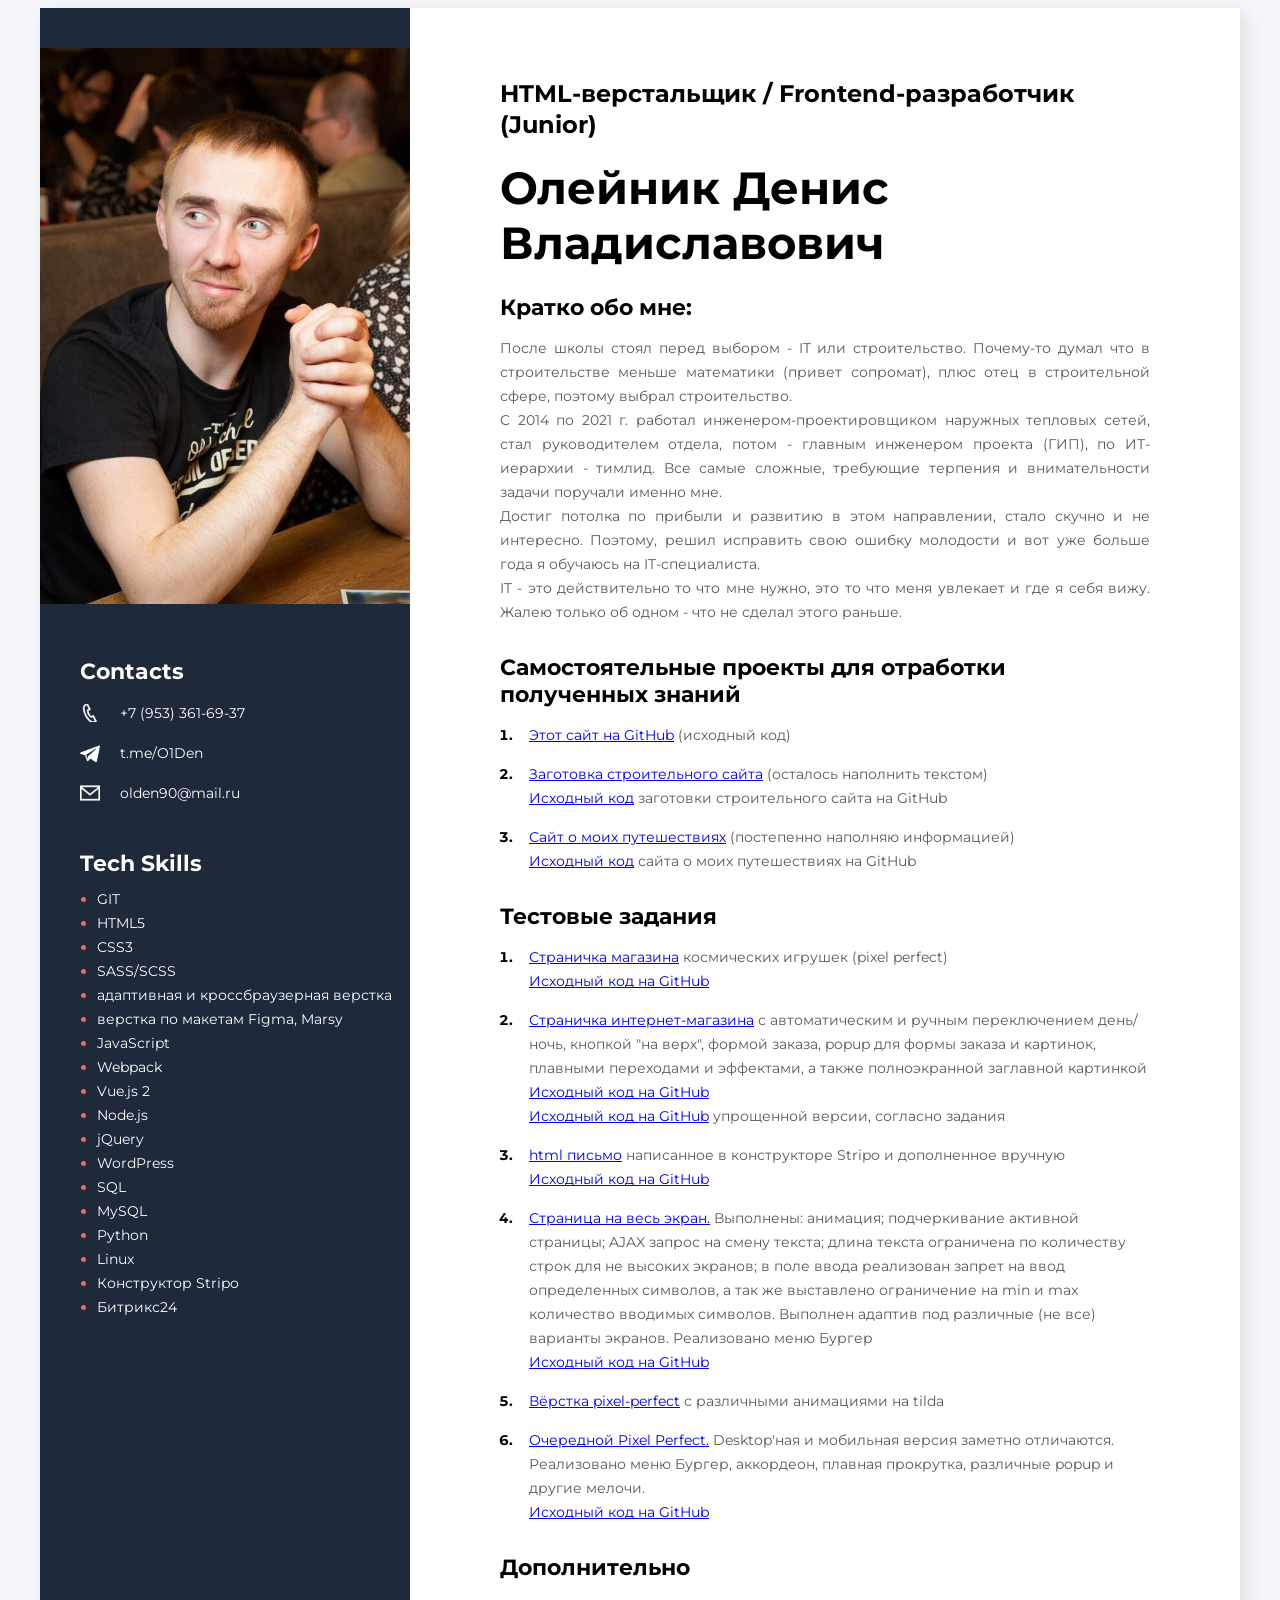
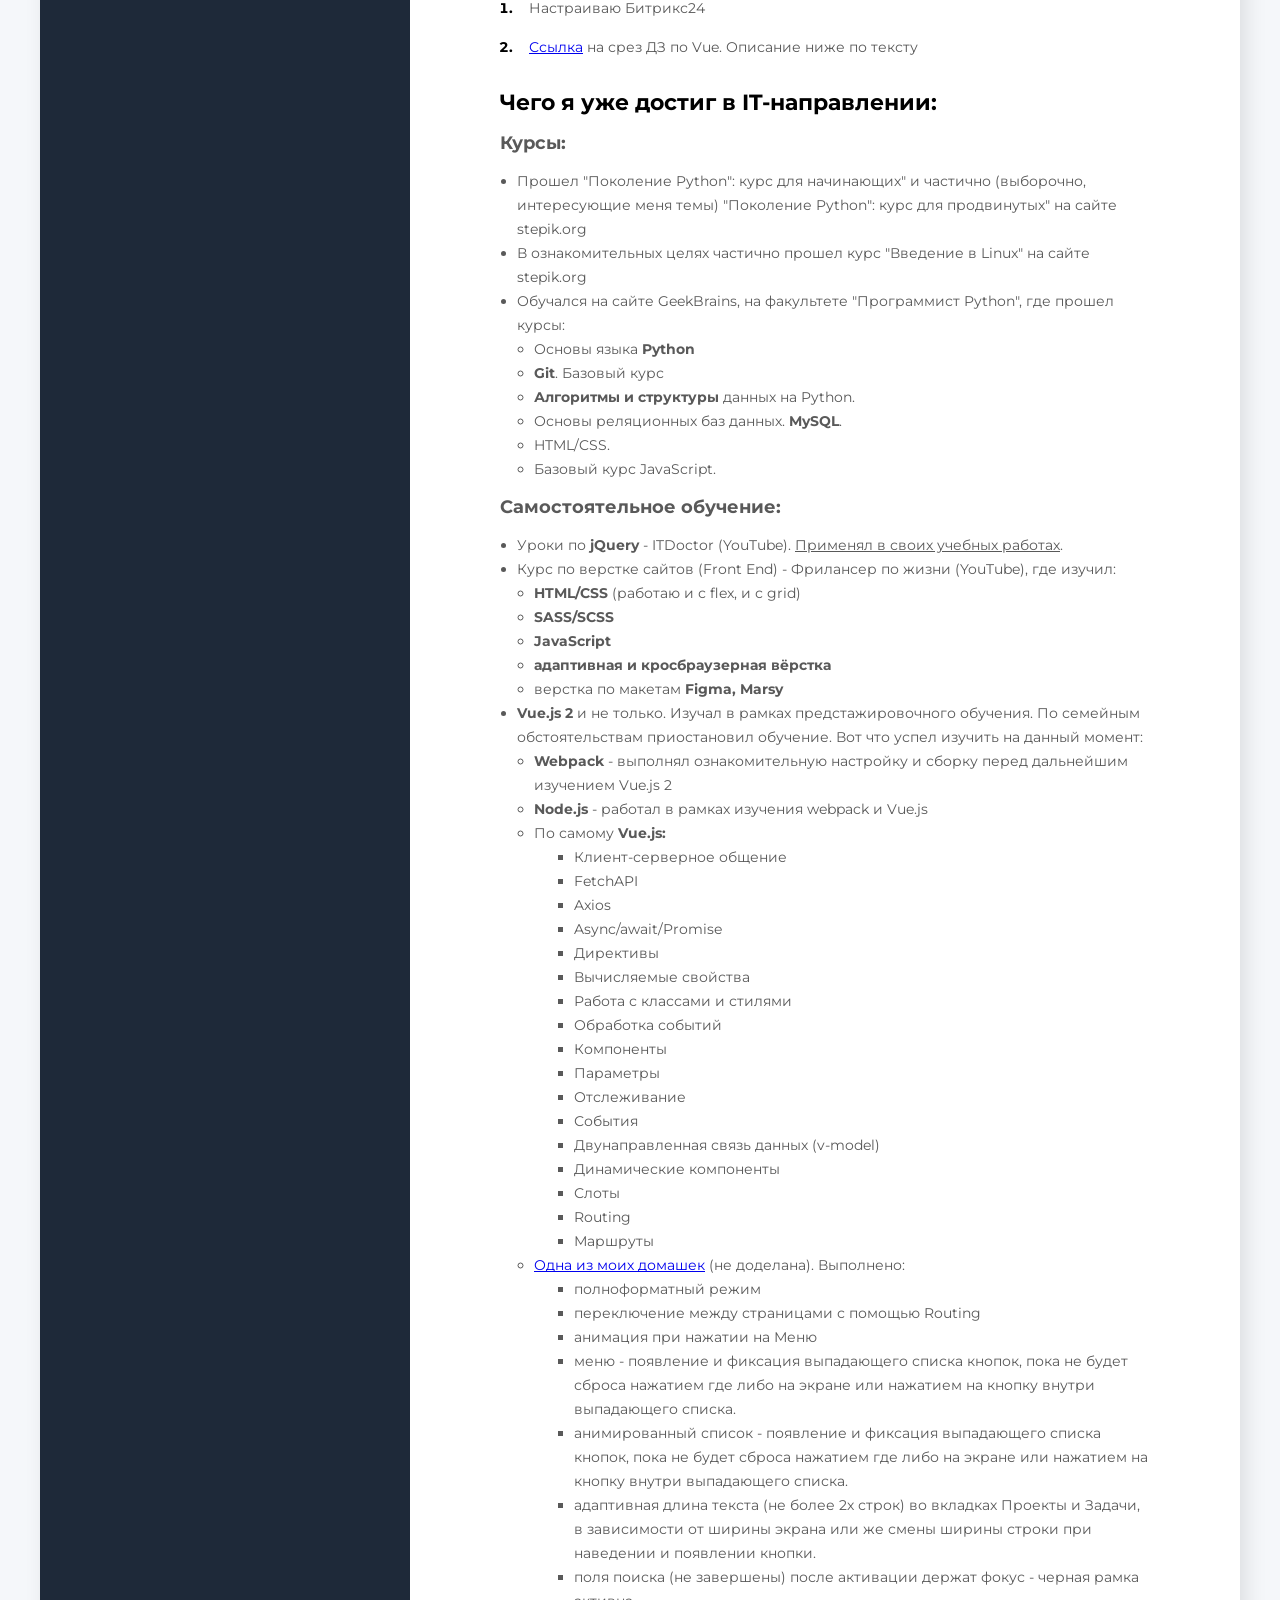
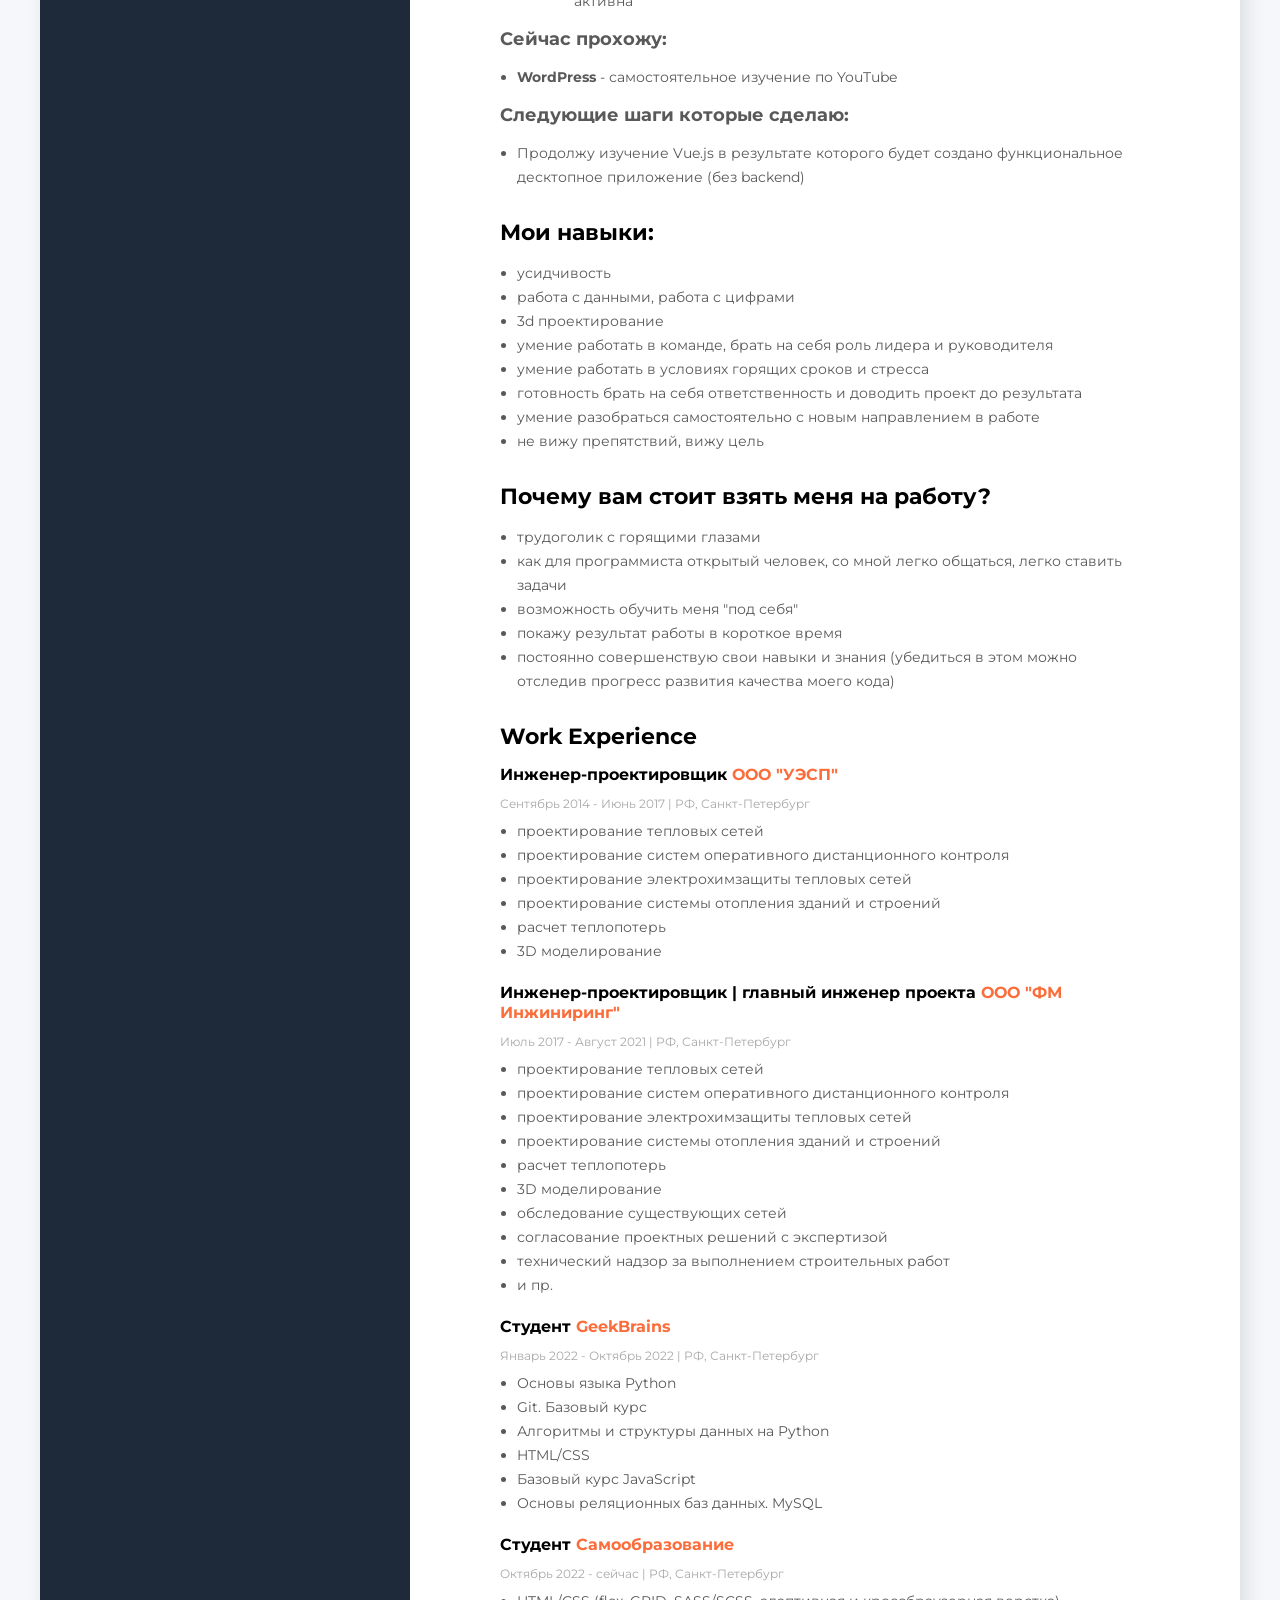
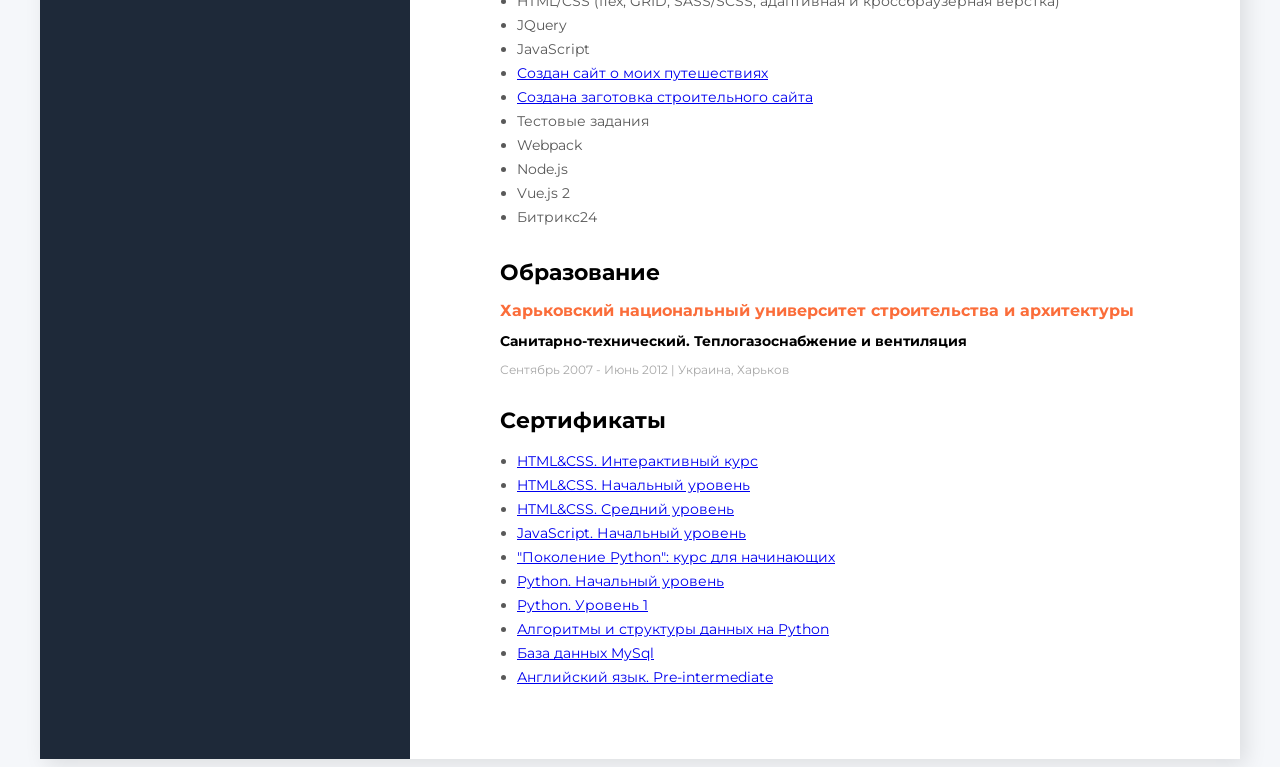
==== index.html @ 4741a9d5 "+1 тестовое в копилку работ" ====
<!DOCTYPE html>
<html lang="ru">

<head>
    <meta charset="UTF-8">
    <meta http-equiv="X-UA-Compatible" content="IE=edge">
    <meta name="viewport" content="width=device-width, initial-scale=1.0">
    <link rel="preconnect" href="https://fonts.googleapis.com">
    <link rel="preconnect" href="https://fonts.gstatic.com" crossorigin>
    <link href="https://fonts.googleapis.com/css2?family=Montserrat:wght@400;700&display=swap" rel="stylesheet">
    <link rel="stylesheet" href="styles/styles.css">
    <link rel="shortcut icon" href="img/favicon.ico">
    <title>Resume</title>
</head>

<body>
    <!-- Main -->
    <div class="main">
        <!-- main content (right) -->
        <div class="main-content">
            <!-- about user -->
            <div class="about-user">
                <h4 class="about-user-job">
                    HTML-верстальщик / Frontend-разработчик (Junior)
                </h4>
                <h1 class="about-user-name">
                    Олейник Денис Владиславович
                </h1>
                <h3 class="main-content-title">
                    Кратко обо мне:
                </h3>
                <p class="about-user-text">
                    После школы стоял перед выбором - IT или строительство. Почему-то думал что в строительстве меньше
                    математики (привет сопромат), плюс отец в строительной сфере, поэтому выбрал строительство.</p>
                <p class="about-user-text">
                    C 2014 по 2021 г. работал инженером-проектировщиком наружных тепловых сетей, стал руководителем
                    отдела, потом - главным инженером проекта (ГИП), по ИТ-иерархии - тимлид. Все самые сложные,
                    требующие терпения и внимательности задачи
                    поручали именно мне.</p>
                <p class="about-user-text">Достиг потолка по прибыли и развитию в этом направлении, стало скучно и не
                    интересно. Поэтому, решил исправить свою ошибку молодости и вот уже больше года я обучаюсь на
                    IT-специалиста.</p>
                <p class="about-user-text">IT - это действительно то что мне нужно, это то что меня увлекает и где я
                    себя вижу. Жалею только об одном - что не сделал этого раньше.</p>
            </div>
            <!-- projects -->
            <!-- <div class="projects">
                <h3 class="main-content-title">Учебные проекты</h3>
                <ol class="projects-list">
                    <li><span class="projects-text"><a href="https://olden90.github.io/my_first_website" target="_blank"
                                class="projects-link">Мой первый учебный сайт на HTML5, CSS3</a></span>
                        <br>
                        <span class="projects-text"><a href="https://github.com/OlDen90/my_first_website"
                                target="_blank" class="projects-link">Исходный код на GitHub</a></span>
                    </li>
                    <li><span class="projects-text"><a href="https://github.com/OlDen90/MySQL" target="_blank"
                                class="projects-link">Курсовая по
                                MySQL</a></span>
                    </li>
                    <li><span class="projects-text"><a href="https://olden90.github.io/flexbox_and_scss/"
                                target="_blank" class="projects-link">Отработка flexbox и scss</a></span>
                        <br>
                        <span class="projects-text"><a href="https://github.com/OlDen90/flexbox_and_scss"
                                target="_blank" class="projects-link">Исходный код flexbox и scss на GitHub</a></span>
                    </li>
                    <li><span class="projects-text"><a href="https://olden90.github.io/GRID/" target="_blank"
                                class="projects-link">Отработка GRIDов</a></span>
                        <br>
                        <span class="projects-text"><a href="https://github.com/OlDen90/GRID" target="_blank"
                                class="projects-link">Исходный код отработки GRIDов на GitHub</a></span>
                    </li>
                </ol>
            </div> -->

            <div class="projects">
                <h3 class="main-content-title">Самостоятельные проекты для отработки полученных знаний</h3>
                <ol class="projects-list">
                    <li><span class="projects-text"><a href="https://github.com/OlDen90/about_myself" target="_blank"
                                class="projects-link">Этот сайт на GitHub</a> (исходный код)
                        </span></li>

                    <li><span class="projects-text"><a href="https://olden90.github.io/construction" target="_blank"
                                class="projects-link">Заготовка строительного сайта</a> (осталось наполнить
                            текстом)</span>
                        <br>
                        <span class="projects-text"><a href="https://github.com/OlDen90/construction" target="_blank"
                                class="projects-link">Исходный код</a> заготовки строительного сайта на GitHub</span>
                    </li>

                    <li><span class="projects-text"><a href="https://olden90.github.io/travelling" target="_blank"
                                class="projects-link">Сайт о моих путешествиях</a> (постепенно наполняю
                            информацией)</span>
                        <br>
                        <span class="projects-text"><a href="https://github.com/OlDen90/travelling" target="_blank"
                                class="projects-link">Исходный код</a> сайта о моих путешествиях на GitHub</span>
                    </li>
                </ol>
            </div>

            <div class="projects">
                <h3 class="main-content-title">Тестовые задания</h3>
                <ol class="projects-list">
                    <li><span class="projects-text"><a href="https://olden90.github.io/space_shop" target="_blank"
                                class="projects-link">Страничка магазина</a> космических игрушек (pixel perfect)</span>
                        <br>
                        <span class="projects-text"><a href="https://github.com/OlDen90/space_shop_mob_version"
                                target="_blank" class="projects-link">Исходный код на GitHub</a></span>
                    </li>
                    <li><span class="projects-text"><a href="https://olden90.github.io/sports_shop_full/"
                                target="_blank" class="projects-link">Страничка интернет-магазина</a> с автоматическим и
                            ручным
                            переключением день/ночь, кнопкой "на верх", формой заказа, popup для формы заказа и
                            картинок, плавными переходами и эффектами, а также полноэкранной заглавной
                            картинкой</span>
                        <br>
                        <span class="projects-text"><a href="https://github.com/OlDen90/sports_shop_full"
                                target="_blank" class="projects-link">Исходный код на GitHub</a></span>
                        <br>
                        <span class="projects-text"><a href="https://github.com/OlDen90/sports_shop" target="_blank"
                                class="projects-link">Исходный код на GitHub</a> упрощенной версии, согласно
                            задания</span>
                    </li>
                    <li><span class="projects-text"><a href="https://olden90.github.io/sigma" target="_blank"
                                class="projects-link">html письмо</a> написанное в конструкторе Stripo и дополненное
                            вручную</span>
                        <br>
                        <span class="projects-text"><a href="https://github.com/OlDen90/sigma" target="_blank"
                                class="projects-link">Исходный код на GitHub</a></span>
                    </li>
                    <li><span class="projects-text"><a href="https://olden90.github.io/global" target="_blank"
                                class="projects-link">Страница на весь экран.</a> Выполнены: анимация; подчеркивание
                            активной страницы; AJAX запрос на смену текста; длина текста ограничена по количеству
                            строк для не высоких экранов; в поле ввода реализован запрет на ввод определенных
                            символов, а так же выставлено ограничение на min и max количество вводимых символов.
                            Выполнен адаптив под различные (не все) варианты экранов. Реализовано меню
                            Бургер</span>
                        <br>
                        <span class="projects-text"><a href="https://github.com/OlDen90/global" target="_blank"
                                class="projects-link">Исходный код на GitHub</a></span>
                    </li>
                    <li><span class="projects-text"><a href="http://project7916806.tilda.ws/" target="_blank"
                                class="projects-link">Вёрстка pixel-perfect</a> с различными анимациями на tilda</span>
                    </li>
                    <li><span class="projects-text"><a href="https://olden90.github.io/pdd" target="_blank"
                                class="projects-link">Очередной Pixel Perfect.</a> Desktop'ная и мобильная версия
                            заметно
                            отличаются. Реализовано меню Бургер, аккордеон, плавная прокрутка, различные popup и другие
                            мелочи.</span>
                        <br>
                        <span class="projects-text"><a href="https://github.com/OlDen90/pdd" target="_blank"
                                class="projects-link">Исходный код на GitHub</a></span>
                    </li>
                </ol>
            </div>

            <div class="projects">
                <h3 class="main-content-title">Дополнительно</h3>
                <ol class="projects-list">
                    <li><span class="projects-text">Настраиваю Битрикс24</span></li>
                    <li><span class="projects-text"><a href="https://github.com/OlDen90/DD/tree/dz_5/"
                                target="_blank">Ссылка</a> на срез ДЗ по Vue. Описание ниже по тексту</span></li>
                </ol>
            </div>

            <!-- experience -->
            <div class="experience">
                <h3 class="main-content-title">Чего я уже достиг в IT-направлении:</h3>
                <!-- <p class="about-user-text">Чего я уже достиг в IT-направлении:</p> -->
                <p class="about-user-text thick-text">Курсы:</p>
                <ul class="experience-list">
                    <li>Прошел "Поколение Python": курс для начинающих" и частично (выборочно, интересующие меня темы)
                        "Поколение Python": курс для продвинутых" на сайте stepik.org</li>
                    <li>В ознакомительных целях частично прошел курс "Введение в Linux" на сайте stepik.org</li>
                    <li>Обучался на сайте GeekBrains, на факультете "Программист Python",
                        где прошел курсы:</li>
                    <ul class="experience-list">
                        <li>Основы языка <strong>Python</strong></li>
                        <li><strong>Git</strong>. Базовый курс</li>
                        <li><strong>Алгоритмы и структуры</strong> данных на Python.</li>
                        <li>Основы реляционных баз данных. <strong>MySQL</strong>.</li>
                        <li>HTML/CSS.</li>
                        <li>Базовый курс JavaScript.</li>
                    </ul>
                </ul>
                <p class="about-user-text thick-text">Самостоятельное обучение:</p>
                <ul class="experience-list">
                    <li>Уроки по <strong>jQuery</strong> - ITDoctor (YouTube). <u>Применял в своих учебных работах</u>.
                    </li>
                    <li>Курс по верстке сайтов (Front End) - Фрилансер по жизни (YouTube), где изучил:</li>
                    <ul class="experience-list">
                        <li><strong>HTML/CSS</strong> (работаю и с flex, и с grid)</li>
                        <li><strong>SASS/SCSS</strong></li>
                        <li><strong>JavaScript</strong></li>
                        <li><strong>адаптивная и кросбраузерная вёрстка</strong></li>
                        <li>верстка по макетам <strong>Figma, Marsy</strong></li>
                    </ul>
                    <li><strong>Vue.js 2</strong> и не только. Изучал в рамках предстажировочного обучения. По семейным
                        обстоятельствам
                        приостановил
                        обучение. Вот что успел изучить на данный момент:</li>
                    <ul class="experience-list">
                        <li><strong>Webpack</strong> - выполнял ознакомительную настройку и сборку перед дальнейшим
                            изучением Vue.js 2</li>
                        <li><strong>Node.js</strong> - работал в рамках изучения webpack и Vue.js</li>
                        <li>По самому <strong>Vue.js:</strong></li>
                        <ul>
                            <li>Клиент-серверное общение</li>
                            <li>FetchAPI</li>
                            <li>Axios</li>
                            <li>Async/await/Promise</li>
                            <li>Директивы</li>
                            <li>Вычисляемые свойства</li>
                            <li>Работа с классами и стилями</li>
                            <li>Обработка событий</li>
                            <li>Компоненты</li>
                            <li>Параметры</li>
                            <li>Отслеживание</li>
                            <li>События</li>
                            <li>Двунаправленная связь данных (v-model)</li>
                            <li>Динамические компоненты</li>
                            <li>Слоты</li>
                            <li>Routing</li>
                            <li>Маршруты</li>
                        </ul>
                        <li><a href="https://github.com/OlDen90/DD/tree/dz_5/" target="_blank">Одна из моих
                                домашек</a> (не доделана). Выполнено:</li>
                        <ul>
                            <li>полноформатный режим</li>
                            <li>переключение между страницами с помощью Routing</li>
                            <li>анимация при нажатии на Меню</li>
                            <li>меню - появление и фиксация выпадающего списка кнопок, пока не будет
                                сброса нажатием где либо на экране или нажатием на кнопку внутри выпадающего списка.
                            </li>
                            <li>анимированный список - появление и фиксация выпадающего списка кнопок, пока не будет
                                сброса нажатием где либо на экране или нажатием на кнопку внутри выпадающего списка.
                            </li>
                            <li>адаптивная длина текста (не более 2х строк) во вкладках Проекты и Задачи, в зависимости
                                от ширины экрана или же смены ширины строки при наведении и появлении кнопки.</li>
                            <li>поля поиска (не завершены) после активации держат фокус - черная рамка активна</li>
                        </ul>
                    </ul>
                </ul>
                <p class="about-user-text thick-text">Сейчас прохожу:</p>
                <ul class="experience-list">
                    <li><strong>WordPress</strong> - самостоятельное изучение по YouTube</li>
                </ul>
                <p class="about-user-text thick-text">Cледующие шаги которые сделаю:</p>
                <ul class="experience-list">
                    <li>Продолжу изучение Vue.js в результате которого будет создано функциональное десктопное
                        приложение (без backend)</li>
                </ul>
            </div>

            <!-- skills -->
            <div class="skills">
                <h3 class="main-content-title">Мои навыки:</h3>
                <ul class="skills-list">
                    <li>усидчивость</li>
                    <li>работа с данными, работа с цифрами</li>
                    <li>3d проектирование</li>
                    <li>умение работать в команде, брать на себя роль лидера и руководителя</li>
                    <li>умение работать в условиях горящих сроков и стресса</li>
                    <li>готовность брать на себя ответственность и доводить проект до результата</li>
                    <li>умение разобраться самостоятельно с новым направлением в работе</li>
                    <li>не вижу препятствий, вижу цель</li>
                </ul>
            </div>

            <!-- why -->
            <div class="why">
                <h3 class="main-content-title">Почему вам стоит взять меня на работу?</h3>
                <ul class="why-list">
                    <li>трудоголик с горящими глазами</li>
                    <li>как для программиста открытый человек, со мной легко общаться, легко ставить задачи</li>
                    <li>возможность обучить меня "под себя"</li>
                    <li>покажу результат работы в короткое время</li>
                    <li>постоянно совершенствую свои навыки и знания (убедиться в этом можно отследив прогресс развития
                        качества моего кода)</li>
                </ul>
            </div>

            <!-- Work Experience -->
            <div class="work-experience">
                <h3 class="main-content-title">
                    Work Experience
                </h3>
                <!-- job 1 -->
                <div>
                    <h4 class="content-title">
                        Инженер-проектировщик <span class="firm">ООО "УЭСП"</span>
                    </h4>
                    <p class="work-experience__time">
                        Сентябрь 2014 - Июнь 2017 | РФ, Санкт-Петербург
                    </p>
                    <ul class="work-experience__list">
                        <li>проектирование тепловых сетей</li>
                        <li>проектирование систем оперативного дистанционного контроля</li>
                        <li>проектирование электрохимзащиты тепловых сетей</li>
                        <li>проектирование системы отопления зданий и строений</li>
                        <li>расчет теплопотерь</li>
                        <li>3D моделирование</li>
                    </ul>
                </div>
                <!-- job 2 -->
                <div>
                    <h4 class="content-title">
                        Инженер-проектировщик | главный инженер проекта <span class="firm">ООО "ФМ Инжиниринг"</span>
                    </h4>
                    <p class="work-experience__time">
                        Июль 2017 - Август 2021 | РФ, Санкт-Петербург
                    </p>
                    <ul class="work-experience__list">
                        <li>проектирование тепловых сетей</li>
                        <li>проектирование систем оперативного дистанционного контроля</li>
                        <li>проектирование электрохимзащиты тепловых сетей</li>
                        <li>проектирование системы отопления зданий и строений</li>
                        <li>расчет теплопотерь</li>
                        <li>3D моделирование</li>
                        <li>обследование существующих сетей</li>
                        <li>согласование проектных решений с экспертизой</li>
                        <li>технический надзор за выполнением строительных работ</li>
                        <li>и пр.</li>
                    </ul>
                </div>
                <!-- job 3 -->
                <div>
                    <h4 class="content-title">
                        Студент <span class="firm">GeekBrains</span>
                    </h4>
                    <p class="work-experience__time">
                        Январь 2022 - Октябрь 2022 | РФ, Санкт-Петербург
                    </p>
                    <ul class="work-experience__list">
                        <li>Основы языка Python</li>
                        <li>Git. Базовый курс</li>
                        <li>Алгоритмы и структуры данных на Python</li>
                        <li>HTML/CSS</li>
                        <li>Базовый курс JavaScript</li>
                        <li>Основы реляционных баз данных. MySQL</li>
                        <!-- <li>Django Framework</li>
                        <li>Клиент-серверные приложения на Python</li>
                        <li>Agile, Scrum. Теория</li>
                        <li>Командная разработка по методологии Agile: SCRUM (практика)</li> -->
                    </ul>
                </div>
                <div>
                    <h4 class="content-title">
                        Студент <span class="firm">Самообразование</span>
                    </h4>
                    <p class="work-experience__time">
                        Октябрь 2022 - сейчас | РФ, Санкт-Петербург
                    </p>
                    <ul class="work-experience__list">
                        <li>HTML/CSS (flex, GRID, SASS/SCSS, адаптивная и кроссбраузерная верстка)</li>
                        <li>JQuery </li>
                        <li>JavaScript</li>
                        <li><a href="https://olden90.github.io/travelling/" target="_blank">Создан сайт о моих
                                путешествиях</a></li>
                        <li><a href="https://olden90.github.io/construction/" target="_blank">Создана заготовка
                                строительного сайта</a></li>
                        <li>Тестовые задания</li>
                        <li>Webpack</li>
                        <li>Node.js</li>
                        <li>Vue.js 2</li>
                        <li>Битрикс24</li>
                    </ul>
                </div>
            </div>
            <!-- Education -->
            <div class="education">
                <h3 class="main-content-title">Образование</h3>
                <h4 class="university">Харьковский национальный университет строительства и архитектуры
                </h4>
                <h5 class="specialization">Санитарно-технический. Теплогазоснабжение и вентиляция</h5>
                <p class="education-experience__time"> Сентябрь 2007 - Июнь 2012 | Украина, Харьков </p>
            </div>
            <!-- certificates -->
            <div class="certificates">
                <h3 class="main-content-title">Сертификаты</h3>
                <ul class="certificates-list">
                    <li> <a href="https://gb.ru/go/6FOLse" target="_blank" class="projects-link">HTML&CSS. Интерактивный
                            курс</a>
                    </li>
                    <li> <a href="https://gb.ru/go/60pbIe" target="_blank" class="projects-link">HTML&CSS. Начальный
                            уровень</a>
                    </li>
                    <li> <a href="https://gb.ru/go/nfC0xf" target="_blank" class="projects-link">HTML&CSS. Средний
                            уровень</a>
                    </li>
                    <li> <a href="https://gb.ru/go/WBGFjd" target="_blank" class="projects-link">JavaScript. Начальный
                            уровень</a>
                    </li>
                    <li> <a href="https://stepik.org/cert/1496838" target="_blank" class="projects-link">"Поколение
                            Python": курс для начинающих</a>
                    </li>
                    <li> <a href="https://gb.ru/go/9pBfgm" target="_blank" class="projects-link">Python. Начальный
                            уровень</a>
                    </li>
                    <li> <a href="https://gb.ru/go/E~BtH3" target="_blank" class="projects-link">Python. Уровень 1</a>
                    </li>
                    <li> <a href="https://gb.ru/go/iDuoXA" target="_blank" class="projects-link">Алгоритмы и структуры
                            данных на Python</a>
                    </li>
                    <li> <a href="https://gb.ru/go/CUWMIx" target="_blank" class="projects-link">База данных MySql</a>
                    </li>
                    <li> <a href="https://gb.ru/go/oDWElA" target="_blank" class="projects-link">Английский язык.
                            Pre-intermediate</a>
                    </li>
                </ul>
            </div>
        </div>

        <!-- Sidebar (left) -->
        <!-- aside === div -->
        <aside class="sidebar">
            <img src="img/photo.jpg" alt="user photo" class="photo">
            <div class="shortly">
                <!-- Contacts -->
                <div class="contacts">
                    <h3 class="sidebar-title">Contacts</h3>
                    <div>
                        <p>
                            <a href="tel:+79533616937" class="call">+7 (953) 361-69-37</a>
                        </p>
                        <p>
                            <a href="http://t.me/O1Den" class="telegram" target="_blank">t.me/O1Den</a>
                        </p>
                        <p>
                            <a href="mailto:olden90@mail.ru" class="mail">olden90@mail.ru</a>
                        </p>
                    </div>
                </div>
                <!-- Tech Skills -->
                <div class="tech-skills">
                    <h3 class="sidebar-title">Tech Skills</h3>
                    <ul class="tech-skills-list">
                        <li><span class="tech-skills-text">GIT</span></li>
                        <li><span class="tech-skills-text">HTML5</span></li>
                        <li><span class="tech-skills-text">CSS3</span></li>
                        <li><span class="tech-skills-text">SASS/SCSS</span></li>
                        <li><span class="tech-skills-text">адаптивная и кроссбраузерная верстка</span></li>
                        <li><span class="tech-skills-text">верстка по макетам Figma, Marsy</span></li>
                        <li><span class="tech-skills-text">JavaScript</span></li>
                        <li><span class="tech-skills-text">Webpack</span></li>
                        <li><span class="tech-skills-text">Vue.js 2</span></li>
                        <li><span class="tech-skills-text">Node.js</span></li>
                        <li><span class="tech-skills-text">jQuery</span></li>
                        <li><span class="tech-skills-text">WordPress</span></li>
                        <li><span class="tech-skills-text">SQL</span></li>
                        <li><span class="tech-skills-text">MySQL</span></li>
                        <li><span class="tech-skills-text">Python</span></li>
                        <li><span class="tech-skills-text">Linux</span></li>
                        <li><span class="tech-skills-text">Конструктор Stripo</span></li>
                        <li><span class="tech-skills-text">Битрикс24</span></li>
                    </ul>
                </div>
                <!-- Soft Skills -->
                <!-- <div class="soft-skills">
                    <h3 class="sidebar-title">Soft Skills</h3>
                    <ul class="soft-skills-list">
                        <li><span class="soft-skills-text">Scrum</span></li>
                        <li><span class="soft-skills-text">Agile</span></li>
                        <li><span class="soft-skills-text">GTD</span></li>
                        <li><span class="soft-skills-text">Teamwork</span></li>
                    </ul>
                </div> -->
            </div>
        </aside>
    </div>

</body>

</html>
---- styles/styles.css ----
body {
    font-family: 'Montserrat', sans-serif;
    background: #F5F7FA;
}

/* Main style */
.main {
    display: flex;
    flex-direction: row-reverse;
    max-width: 1200px;
    margin: 0 auto;
    box-shadow: 6px 6px 20px rgba(0, 0, 0, 0.1);
}

/* Main content style */
.main-content {
    background: #FFFFFF;
    width: 830px;
}

.about-user {
    width: 650px;
    margin: 70px 90px 30px;
}

.about-user-job {
    font-weight: 700;
    font-size: 24px;
    line-height: 17px;
    margin: 0;
    line-height: 1.3;
}

.about-user-name {
    font-weight: 700;
    font-size: 45px;
    margin: 20px 0 24px 0;
}

.about-user-text {
    font-size: 14px;
    line-height: 24px;
    color: #595959;
    margin: 0;
    text-align: justify;
    /* text-indent: 20px; */
}

.projects {
    width: 650px;
    margin: 0px 90px 30px;
}

.main-content-title {
    font-weight: 700;
    font-size: 22px;
    line-height: 27px;
    margin: 0px 0px 15px 0px;
}

.projects-list {
    font-weight: 700;
    font-size: 14px;
    line-height: 24px;
    padding-left: 17px;
}

.projects-list li {
    padding-left: 12px;
    margin: 0px 0px 15px 0px;
}

.projects-text {
    font-weight: 400;
    font-size: 14px;
    line-height: 24px;
    color: #595959;
}

.projects-link {
    word-wrap: break-word;
}

.project-bracket {
    font-weight: 700;
    font-size: 14px;
    line-height: 24px;
    color: #000000;
}

/* skills, why*/

.skills,
.why,
.experience {
    max-width: 650px;
    margin: 0px 90px 30px 90px;
}

.skills-list,
.why-list,
.experience-list {
    font-size: 14px;
    line-height: 24px;
    color: #595959;
    padding: 0px 0px 0px 17px;
}

.thick-text {
    font-size: 18px;
    font-weight: 700;
    padding: 0;
    margin: 0;
}

/* Work Experience */
.work-experience {
    width: 650px;
    margin: 0px 90px 30px;
}

.content-title {
    font-weight: 700;
    font-size: 16px;
    line-height: 20px;
    margin: 15px 0 0 0;
}

.firm {
    color: #FB6D3A;
}

.work-experience__time,
.education-experience__time {
    font-weight: 400;
    font-size: 12px;
    line-height: 15px;
    color: #A8A8A8;
    margin: 11px 0 8px;
}

.work-experience__list {
    font-size: 14px;
    line-height: 24px;
    color: #595959;
    padding: 0px 0px 0px 17px;
    margin: 0 0 20px;
    /* text-align: justify; */
}

/* education */
.education {
    width: 650px;
    margin: 0px 90px 30px 90px;
}

.university {
    font-weight: 700;
    font-size: 16px;
    line-height: 20px;
    color: #FB6D3A;
    margin-top: 12px;
    margin-bottom: 12px;
}

.specialization {
    font-weight: 700;
    font-size: 14px;
    line-height: 17px;
    margin-top: 12px;
    margin-bottom: 12px;
}

/* certificates */

.certificates {
    width: 650px;
    margin: 0px 90px 70px 90px;
}

.certificates-list {
    font-weight: 400;
    font-size: 14px;
    line-height: 24px;
    color: #595959;
    padding: 0px 0px 0px 17px;
    margin: 0 0 20px;
    text-align: justify;
}

/* Sidebar style */
.sidebar {
    background: #1E2939;
    width: 370px;
    color: #FFFFFF;
    padding-top: 40px;
}

.photo {
    width: 370px;
}

/* Contacts */
.contacts {
    margin-top: 50px;
    margin-left: 40px;
}

.sidebar-title {
    font-weight: 700;
    font-size: 22px;
    line-height: 27px;
    color: #FFFFFF;
    margin: 0;
}

.call,
.mail,
.telegram {
    padding-left: 40px;
    background-image: url("../img/symbols/iconmonstr-phone-2-240.png");
    background-position: left center;
    background-size: 20px 20px;
    background-repeat: no-repeat;

    color: #FFFFFF;
    font-weight: 400;
    font-size: 14px;
    line-height: 24px;
    text-decoration: none;
}

.mail {
    background-image: url("../img/symbols/iconmonstr-email-4-240.png");
}

.telegram {
    background-image: url("../img/symbols/iconmonstr-telegram-1-240.png");
}


/* Tech Skills */
/* Soft Skills */
.tech-skills,
.soft-skills {
    margin-top: 45px;
    margin-left: 40px;
}

.tech-skills-list,
.soft-skills-list {
    color: #FB6D3A;
    padding: 0;
    margin-top: 10px;
    margin-left: 17px;
    font-weight: 400;
    font-size: 14px;
    line-height: 24px;
}

.tech-skills-text,
.soft-skills-text {
    color: #FFFFFF;
}

@media (max-width: 1200px) {

    /* Main style */
    .main {
        display: flex;
        flex-direction: column-reverse;
        margin: 0;
    }

    /* Main content style */
    .main-content {
        width: auto;
        margin: 0 auto;
    }

    .about-user {
        margin-top: 60px;
    }

    .about-user,
    .projects,
    .skills,
    .why,
    .experience,
    .work-experience,
    .education,
    .certificates {
        width: auto;
    }

    .about-user-name {
        font-size: 32px;
    }

    /* Sidebar style */
    .sidebar {
        width: auto;
        margin: 0;
        display: flex;
        flex-direction: row;
        padding: 40px;
    }

    .photo {
        height: 100%;
        padding-top: 0;
    }

    .shortly {
        width: auto;
    }

    .contacts {
        margin-top: 10px;
    }

    .tech-skills,
    .soft-skills {
        margin-top: 35px;
    }
}

@media (max-width: 667px) {

    /* Main style */
    .main {
        display: flex;
        flex-direction: column-reverse;
        margin: 0;
    }

    /* Main content style */
    .main-content {
        width: auto;
        margin: 0;
    }

    .about-user,
    .projects,
    .skills,
    .why,
    .experience,
    .work-experience,
    .education,
    .certificates {
        width: auto;
        margin-left: 30px;
        margin-right: 30px;
    }

    .about-user-name {
        font-size: 26px;
    }

    .about-user-job {
        font-size: 14px;
    }

    /* Sidebar style */
    .sidebar {
        width: auto;
        margin: 0;
        display: flex;
        flex-direction: column;
        padding-bottom: 30px;
    }

    .photo {
        width: auto;
    }

    .shortly {
        width: auto;
    }

    .contacts {
        padding-top: 20px;
        margin-left: 20px;
    }

    .tech-skills,
    .soft-skills {
        margin-top: 35px;
        margin-left: 20px;
    }
}
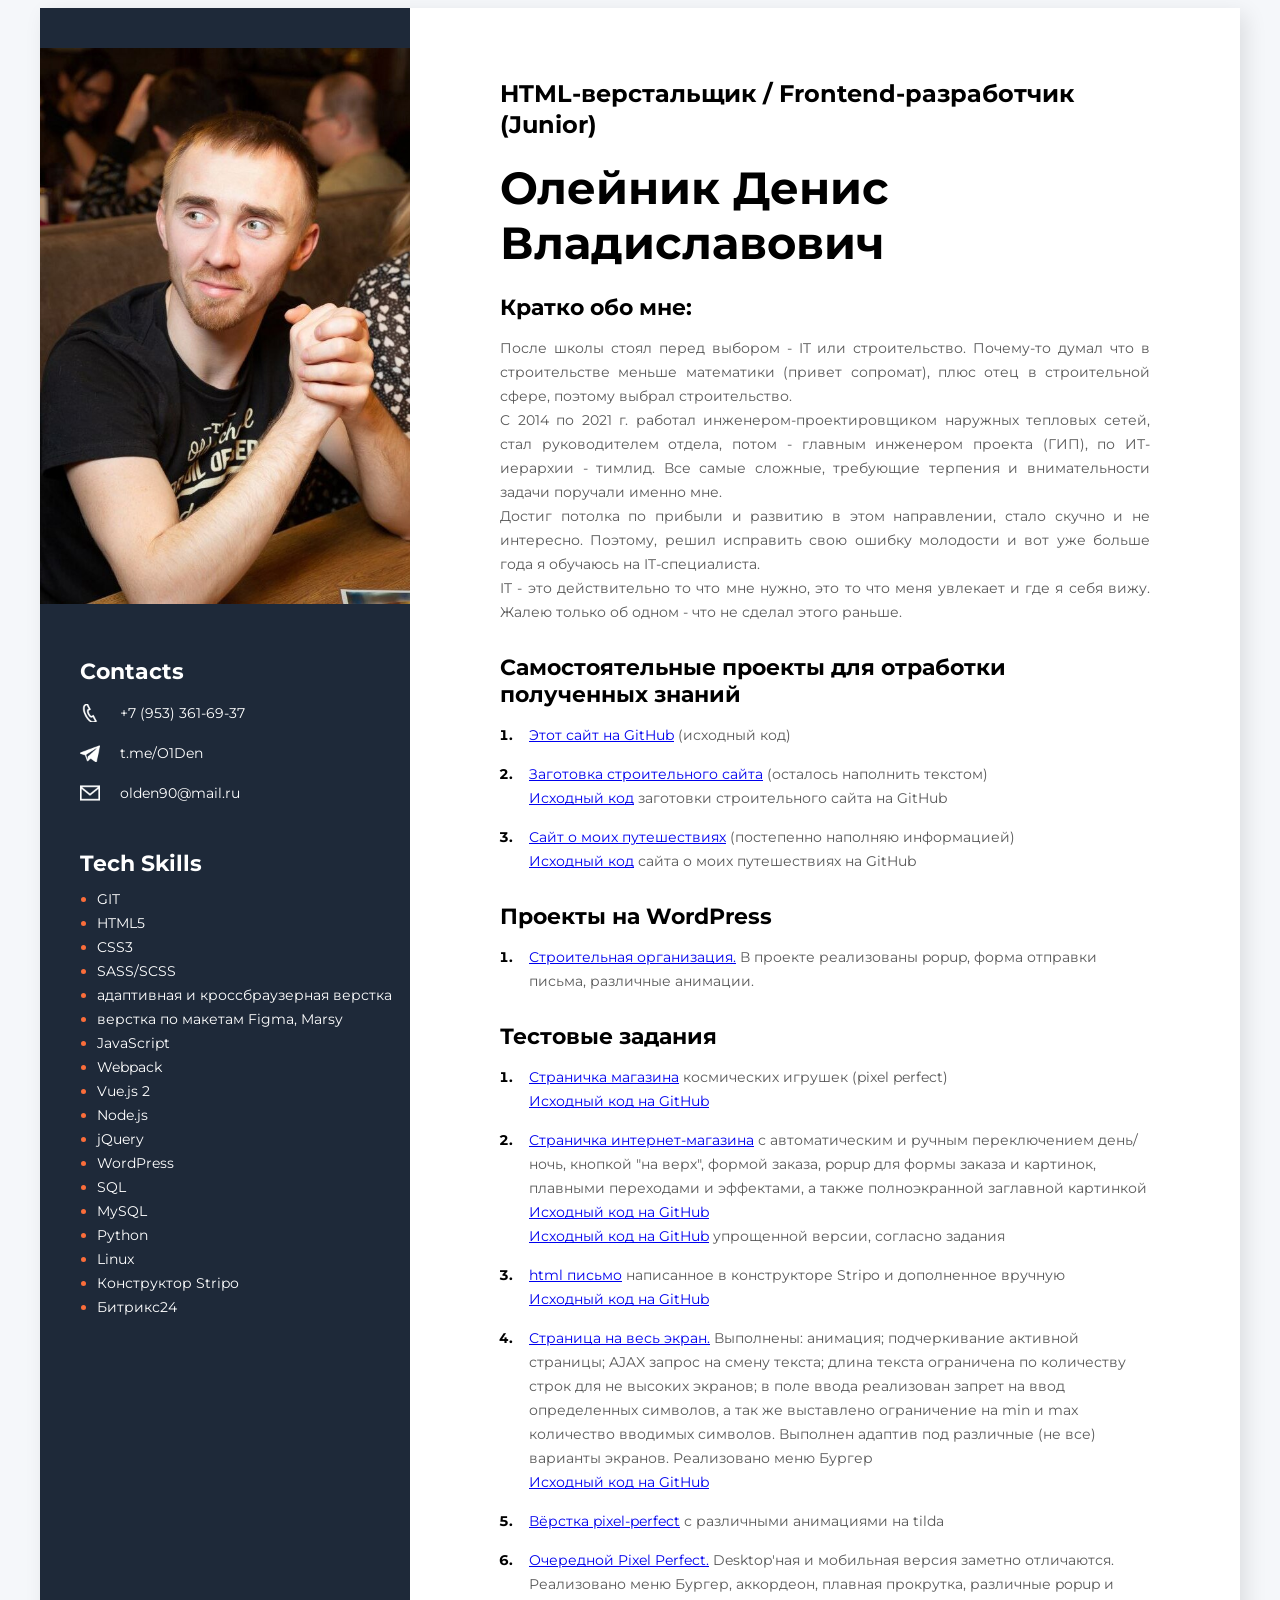
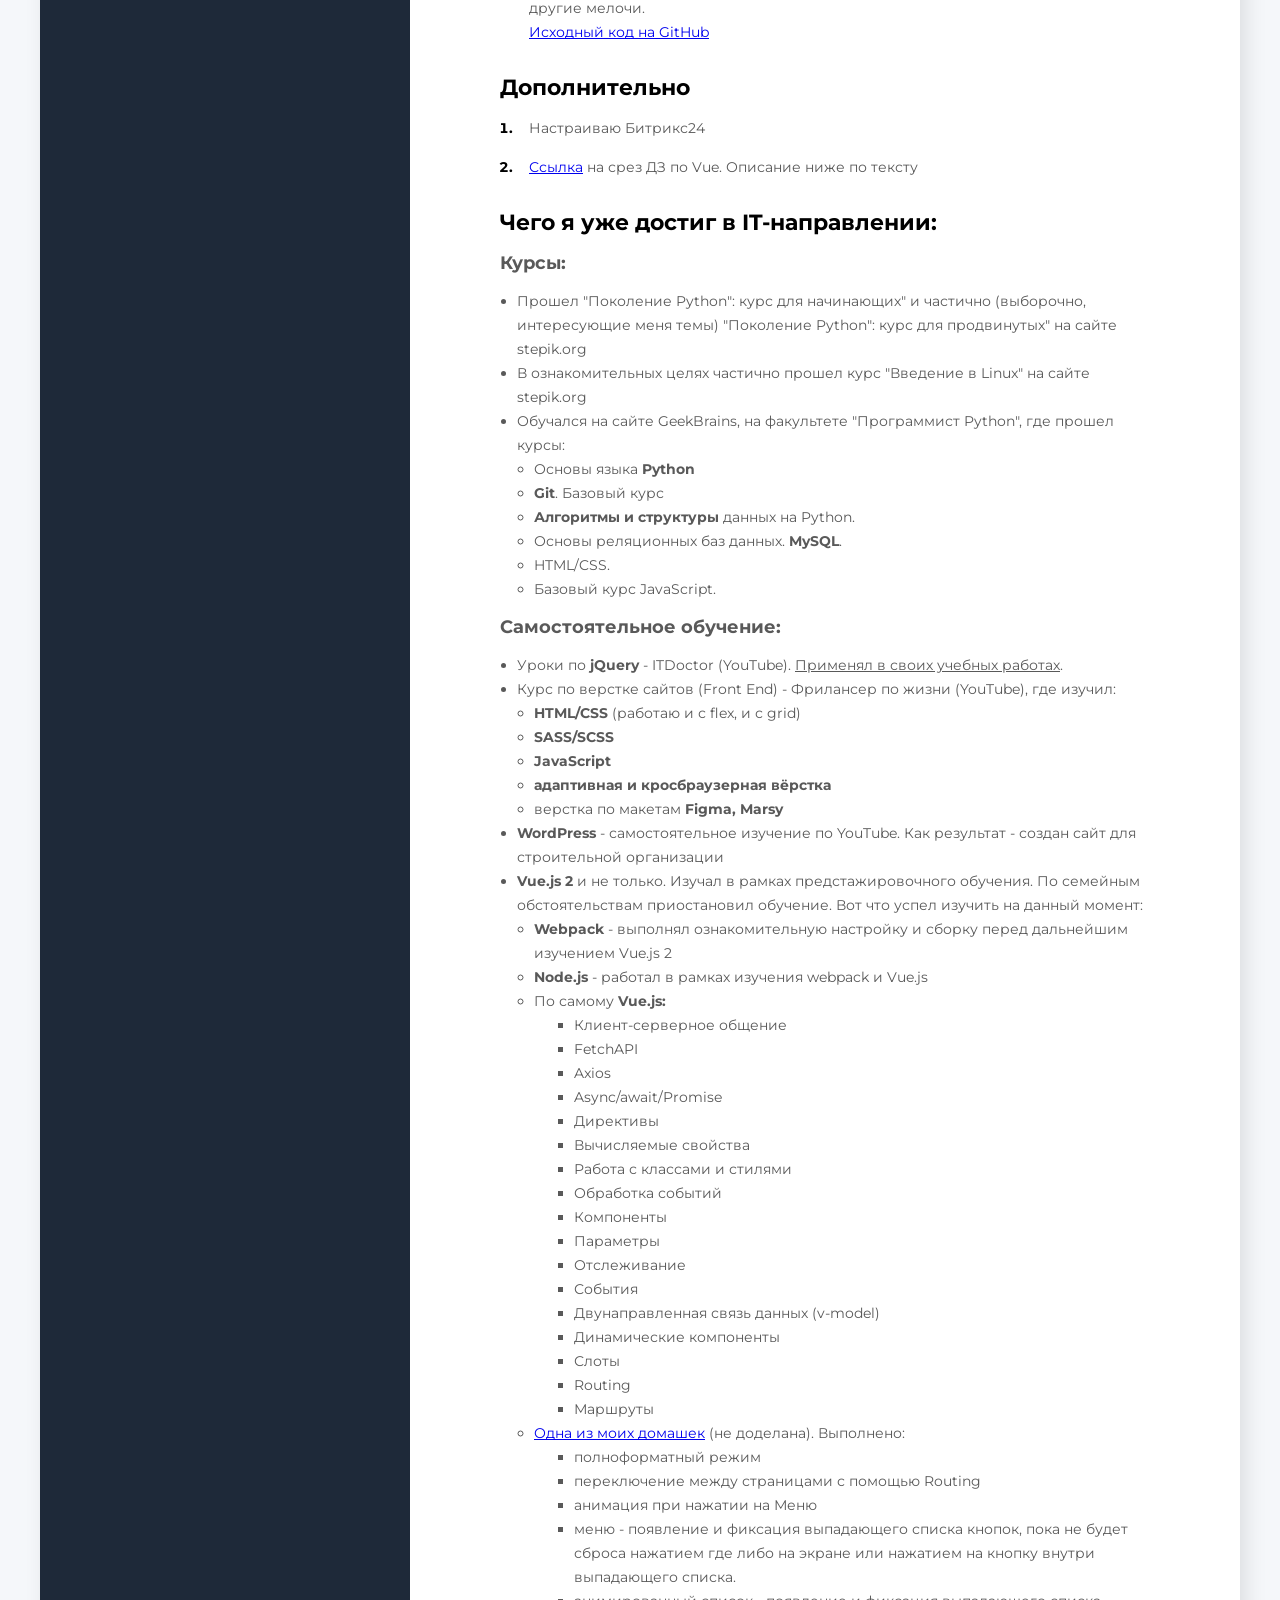
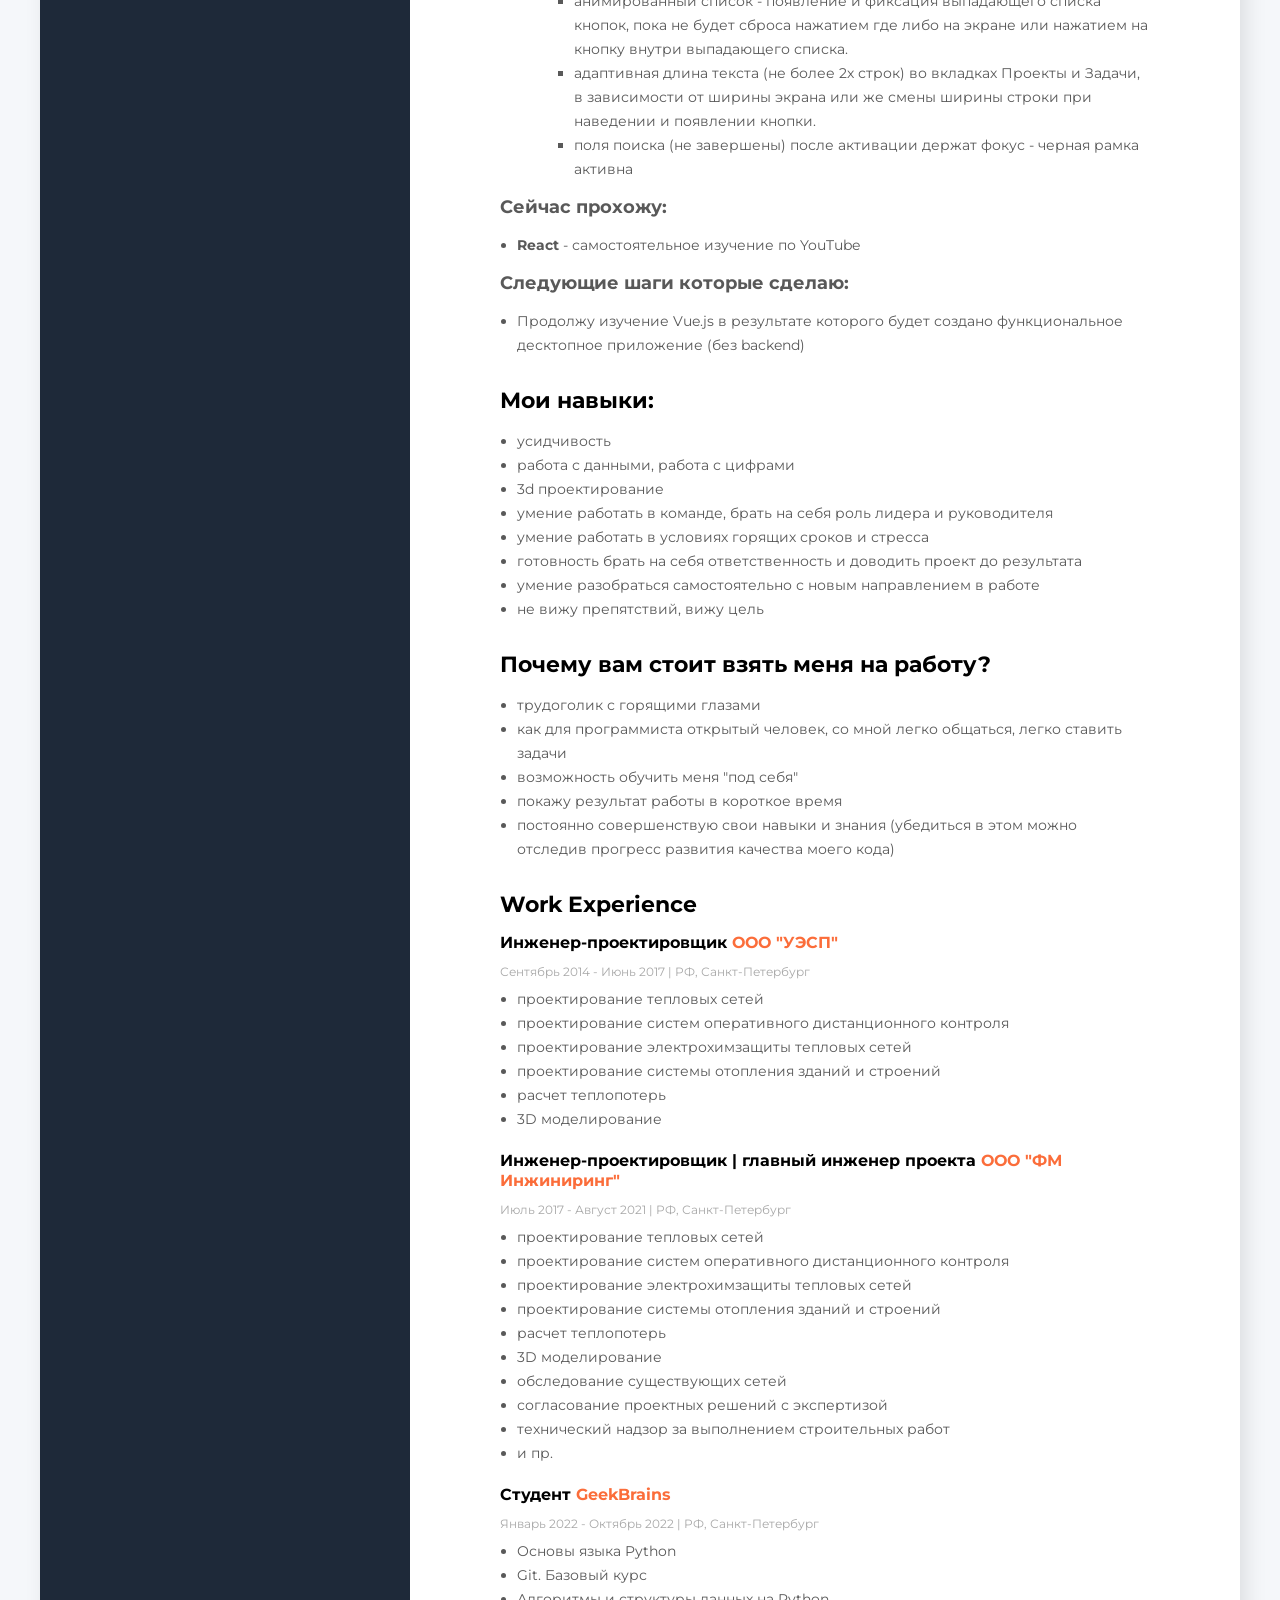
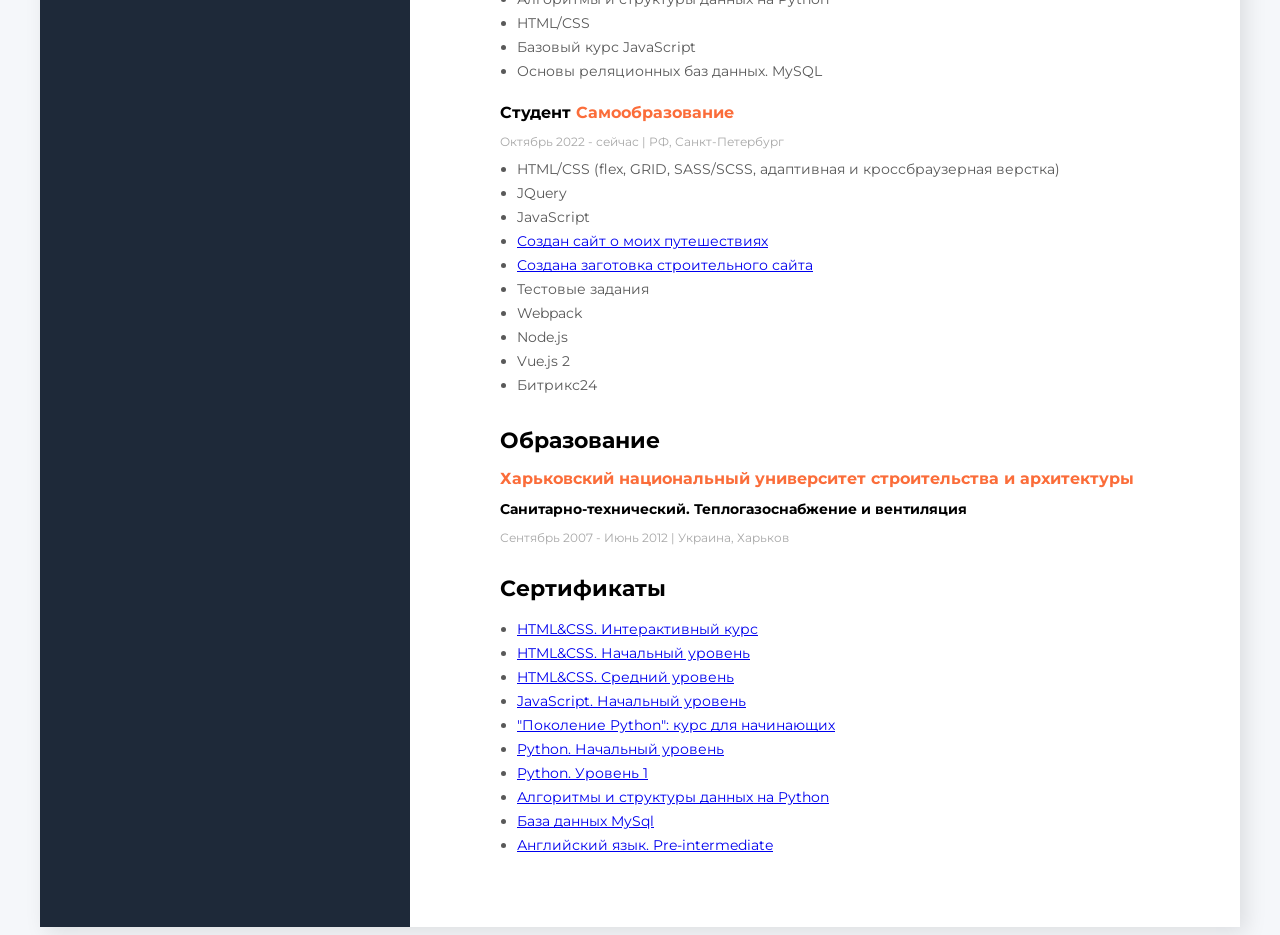
==== commit 8d7a4284: "added some information about WordPress" ====
--- a/index.html
+++ b/index.html
@@ -98,6 +98,16 @@
             </div>
 
             <div class="projects">
+                <h3 class="main-content-title">Проекты на WordPress</h3>
+                <ol class="projects-list">
+                    <li><span class="projects-text"><a href="http://oldeninv.isp29.admintest.online/" target="_blank"
+                                class="projects-link">Строительная организация.</a> В проекте реализованы popup, форма
+                            отправки письма, различные анимации.</span>
+                    </li>
+                </ol>
+            </div>
+
+            <div class="projects">
                 <h3 class="main-content-title">Тестовые задания</h3>
                 <ol class="projects-list">
                     <li><span class="projects-text"><a href="https://olden90.github.io/space_shop" target="_blank"
@@ -194,6 +204,8 @@
                         <li><strong>адаптивная и кросбраузерная вёрстка</strong></li>
                         <li>верстка по макетам <strong>Figma, Marsy</strong></li>
                     </ul>
+                    <li><strong>WordPress</strong> - самостоятельное изучение по YouTube. Как результат - создан сайт
+                        для строительной организации</li>
                     <li><strong>Vue.js 2</strong> и не только. Изучал в рамках предстажировочного обучения. По семейным
                         обстоятельствам
                         приостановил
@@ -242,7 +254,7 @@
                 </ul>
                 <p class="about-user-text thick-text">Сейчас прохожу:</p>
                 <ul class="experience-list">
-                    <li><strong>WordPress</strong> - самостоятельное изучение по YouTube</li>
+                    <li><strong>React</strong> - самостоятельное изучение по YouTube</li>
                 </ul>
                 <p class="about-user-text thick-text">Cледующие шаги которые сделаю:</p>
                 <ul class="experience-list">
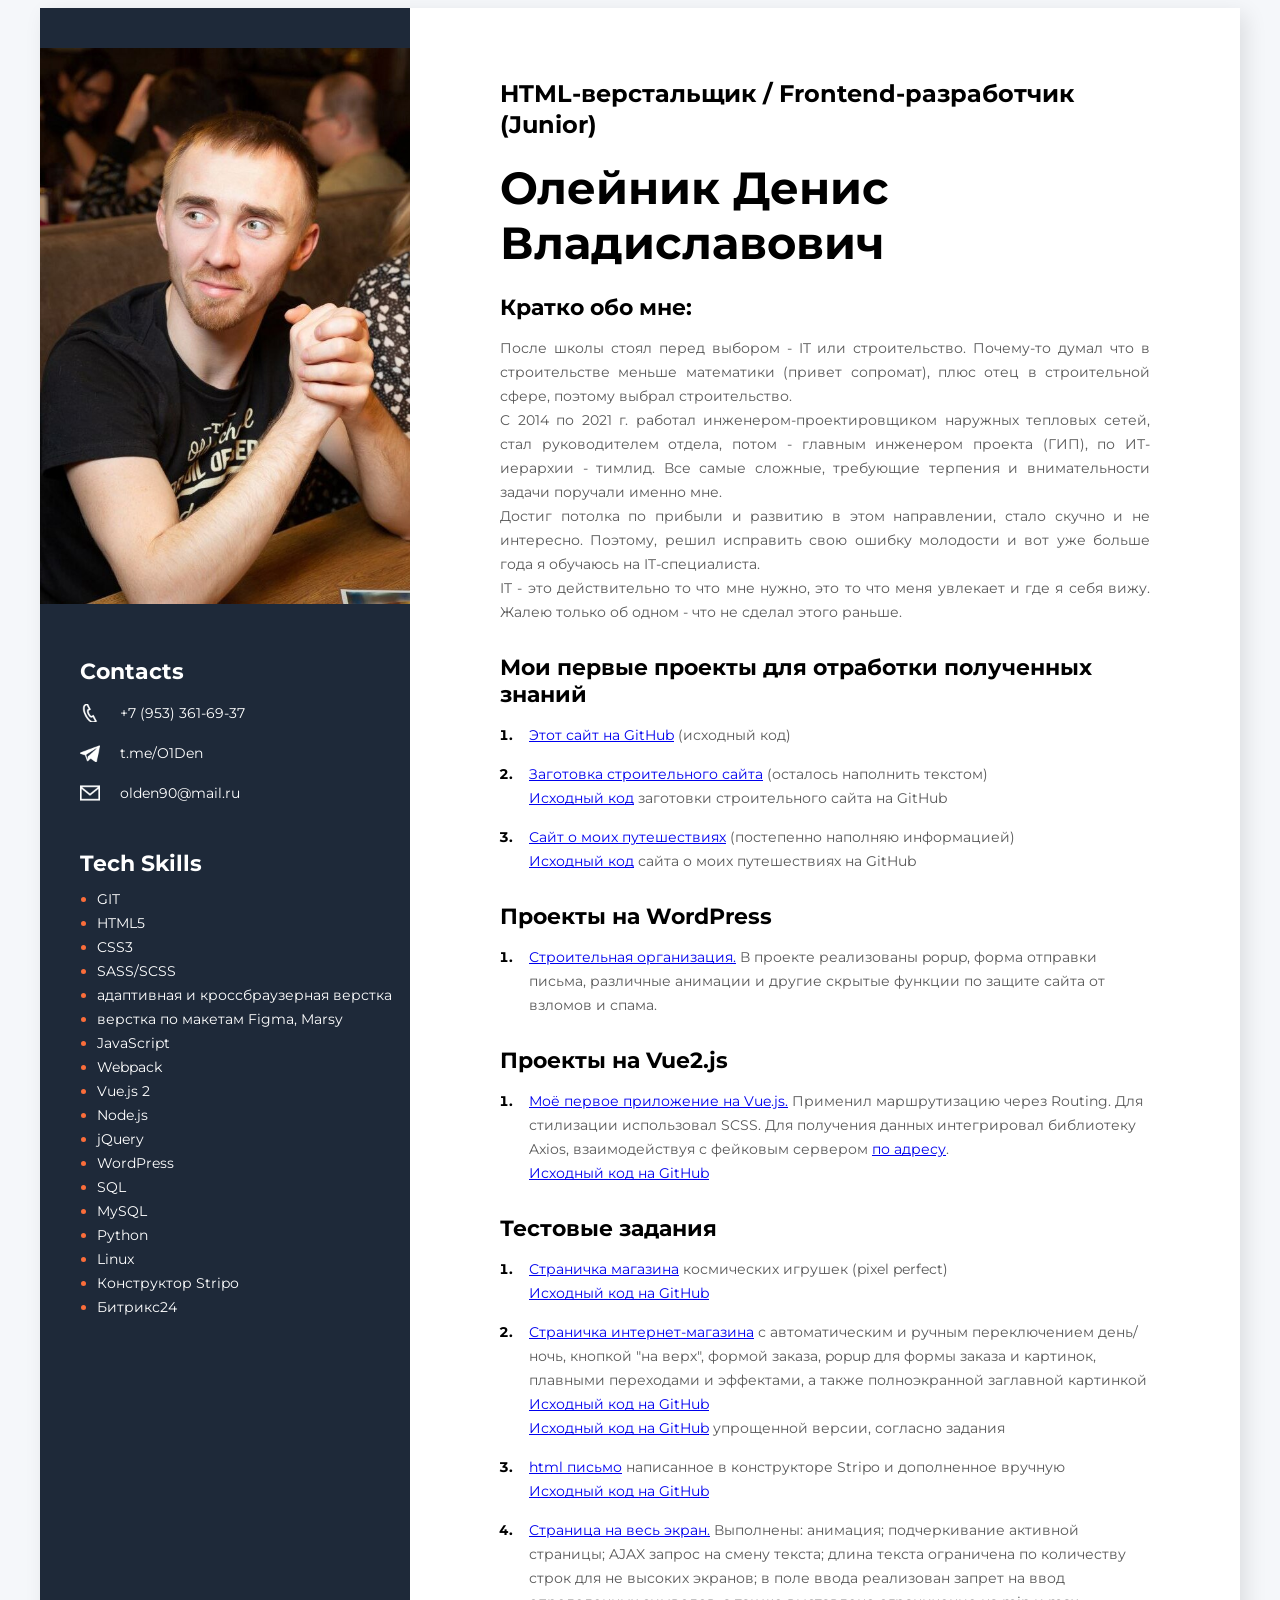
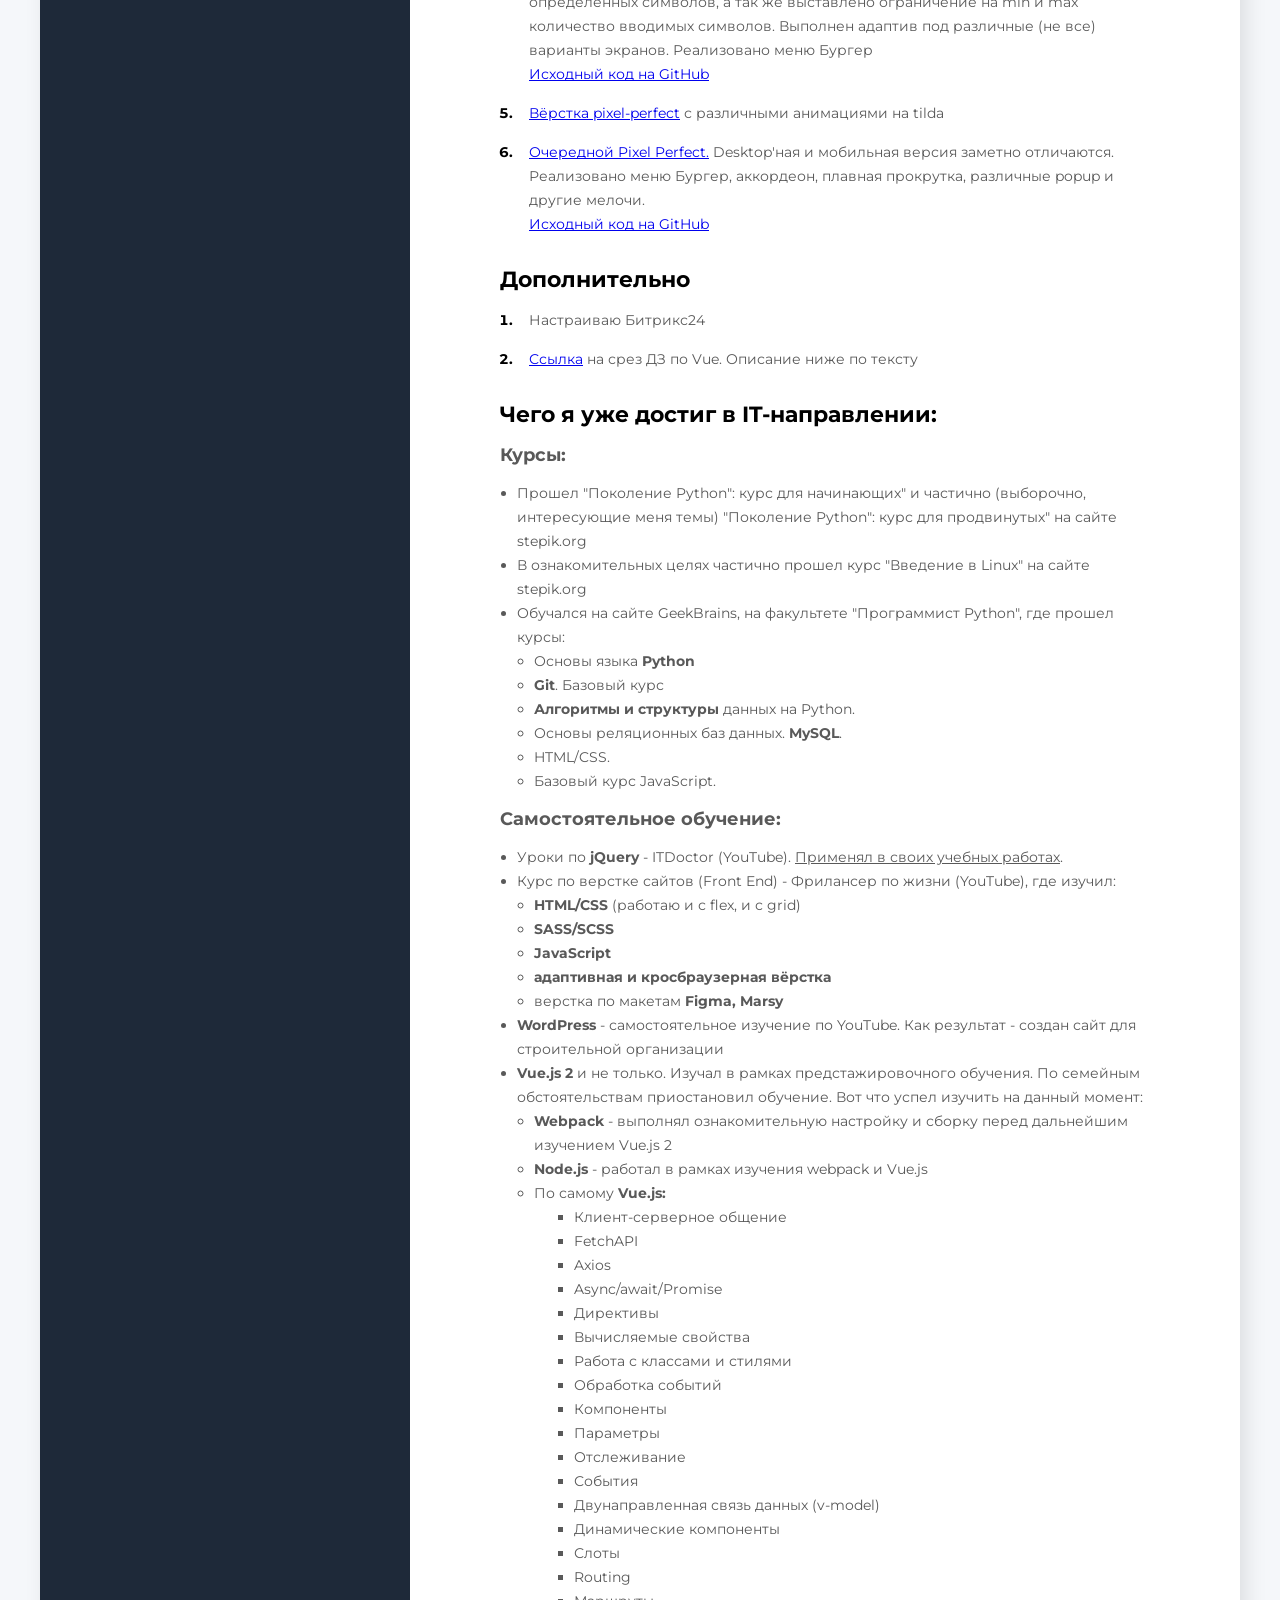
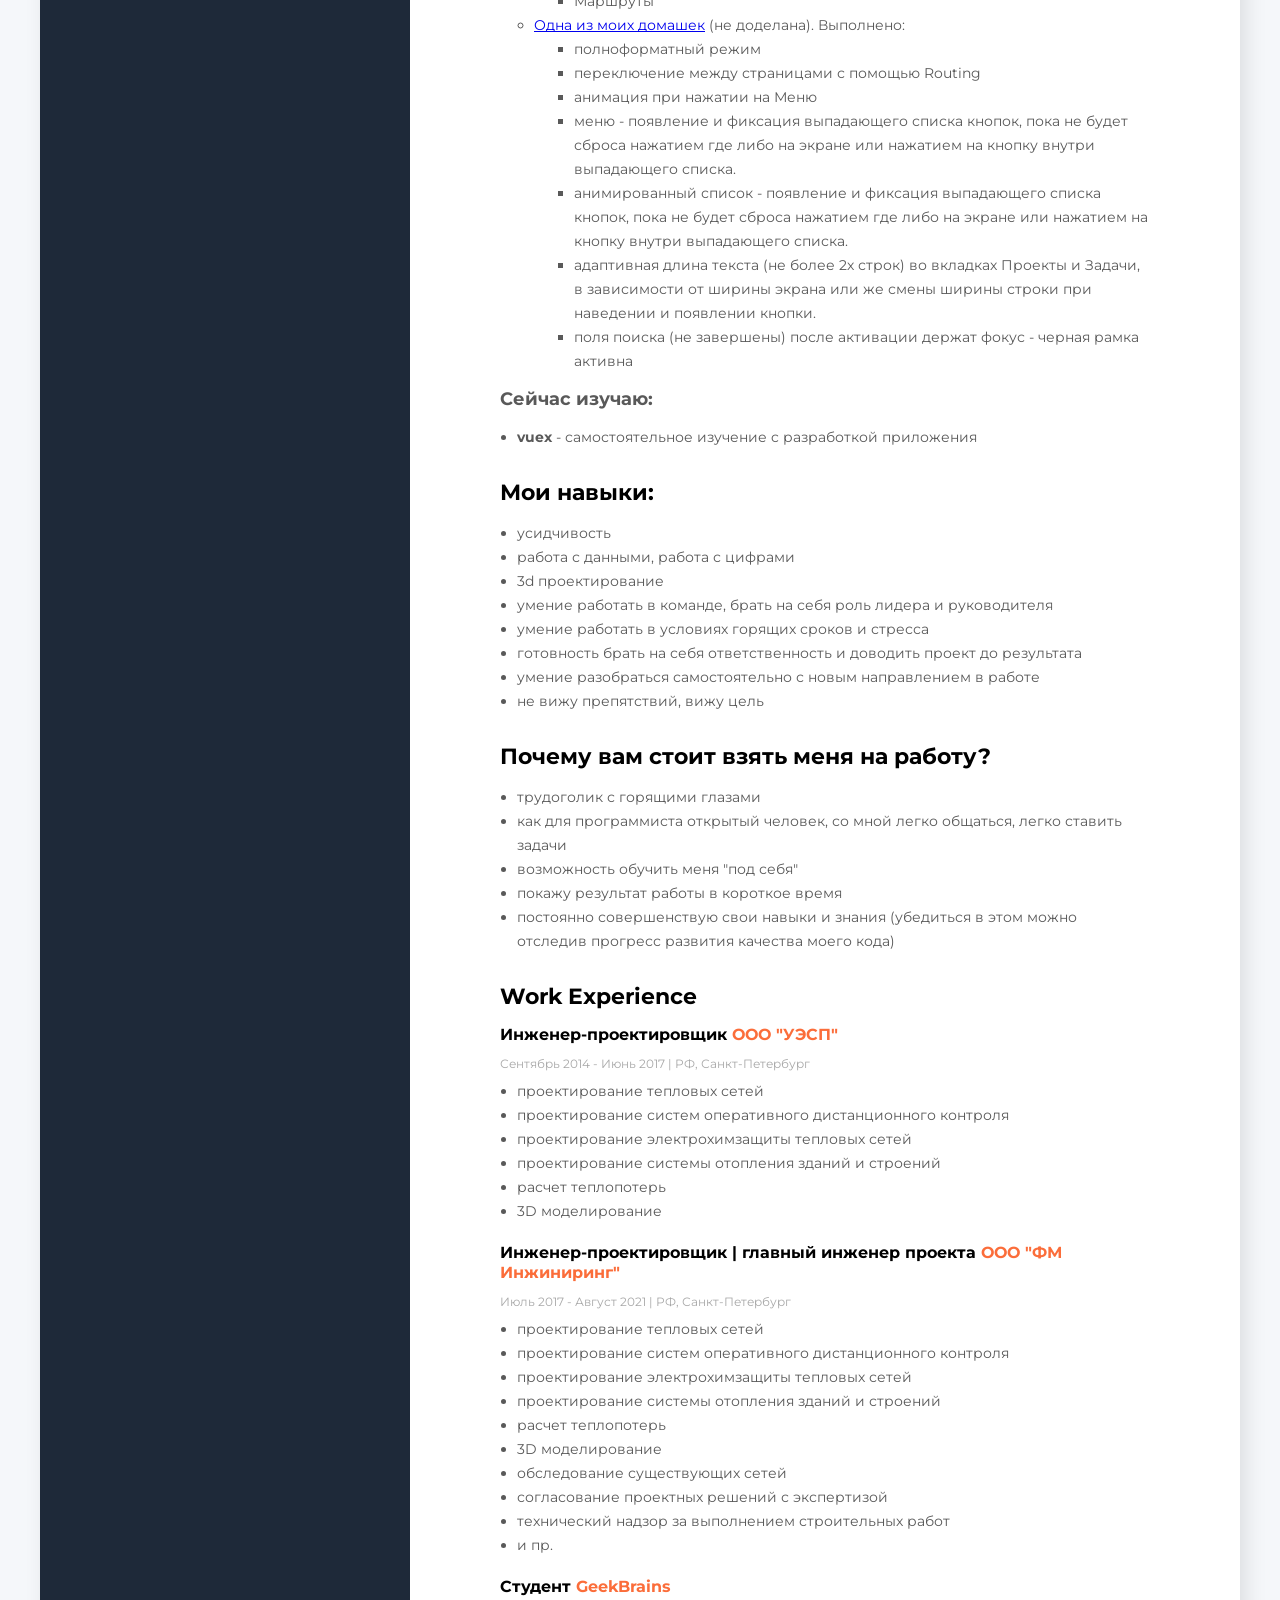
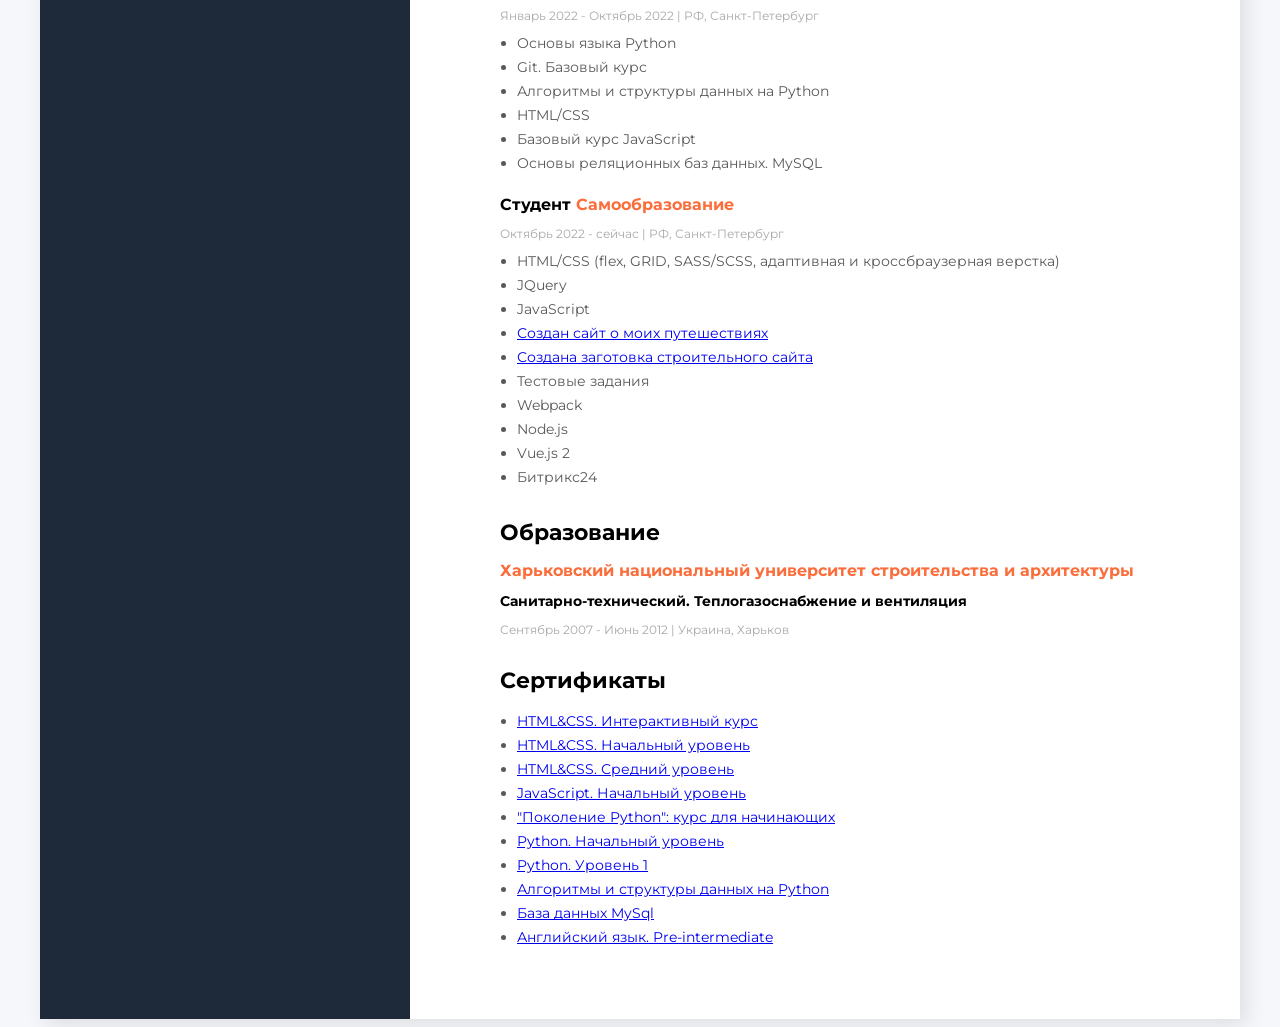
==== commit dc5554c3: "обновил информацию" ====
--- a/index.html
+++ b/index.html
@@ -73,7 +73,7 @@
             </div> -->
 
             <div class="projects">
-                <h3 class="main-content-title">Самостоятельные проекты для отработки полученных знаний</h3>
+                <h3 class="main-content-title">Мои первые проекты для отработки полученных знаний</h3>
                 <ol class="projects-list">
                     <li><span class="projects-text"><a href="https://github.com/OlDen90/about_myself" target="_blank"
                                 class="projects-link">Этот сайт на GitHub</a> (исходный код)
@@ -100,9 +100,25 @@
             <div class="projects">
                 <h3 class="main-content-title">Проекты на WordPress</h3>
                 <ol class="projects-list">
-                    <li><span class="projects-text"><a href="http://oldeninv.isp29.admintest.online/" target="_blank"
+                    <li><span class="projects-text"><a href="http://olden-invest/" target="_blank"
                                 class="projects-link">Строительная организация.</a> В проекте реализованы popup, форма
-                            отправки письма, различные анимации.</span>
+                            отправки письма, различные анимации и другие скрытые функции по защите сайта от взломов и
+                            спама.</span>
+                    </li>
+                </ol>
+            </div>
+
+            <div class="projects">
+                <h3 class="main-content-title">Проекты на Vue2.js</h3>
+                <ol class="projects-list">
+                    <li><span class="projects-text"><a href="https://olden90.github.io/first_vue_SPA/" target="_blank"
+                                class="projects-link">Моё первое приложение на Vue.js.</a> Применил маршрутизацию через
+                            Routing. Для стилизации использовал SCSS. Для получения данных интегрировал библиотеку
+                            Axios, взаимодействуя с фейковым сервером <a href="https://jsonplaceholder.typicode.com/">по
+                                адресу</a>.</span>
+                        <br>
+                        <span class="projects-text"><a href="https://github.com/OlDen90/first_vue_SPA" target="_blank"
+                                class="projects-link">Исходный код на GitHub</a></span>
                     </li>
                 </ol>
             </div>
@@ -252,15 +268,14 @@
                         </ul>
                     </ul>
                 </ul>
-                <p class="about-user-text thick-text">Сейчас прохожу:</p>
+                <p class="about-user-text thick-text">Сейчас изучаю:</p>
+                <ul class="experience-list">
+                    <li><strong>vuex</strong> - самостоятельное изучение c разработкой приложения</li>
+                </ul>
+                <!-- <p class="about-user-text thick-text">Cледующие шаги которые сделаю:</p>
                 <ul class="experience-list">
                     <li><strong>React</strong> - самостоятельное изучение по YouTube</li>
-                </ul>
-                <p class="about-user-text thick-text">Cледующие шаги которые сделаю:</p>
-                <ul class="experience-list">
-                    <li>Продолжу изучение Vue.js в результате которого будет создано функциональное десктопное
-                        приложение (без backend)</li>
-                </ul>
+                </ul> -->
             </div>
 
             <!-- skills -->
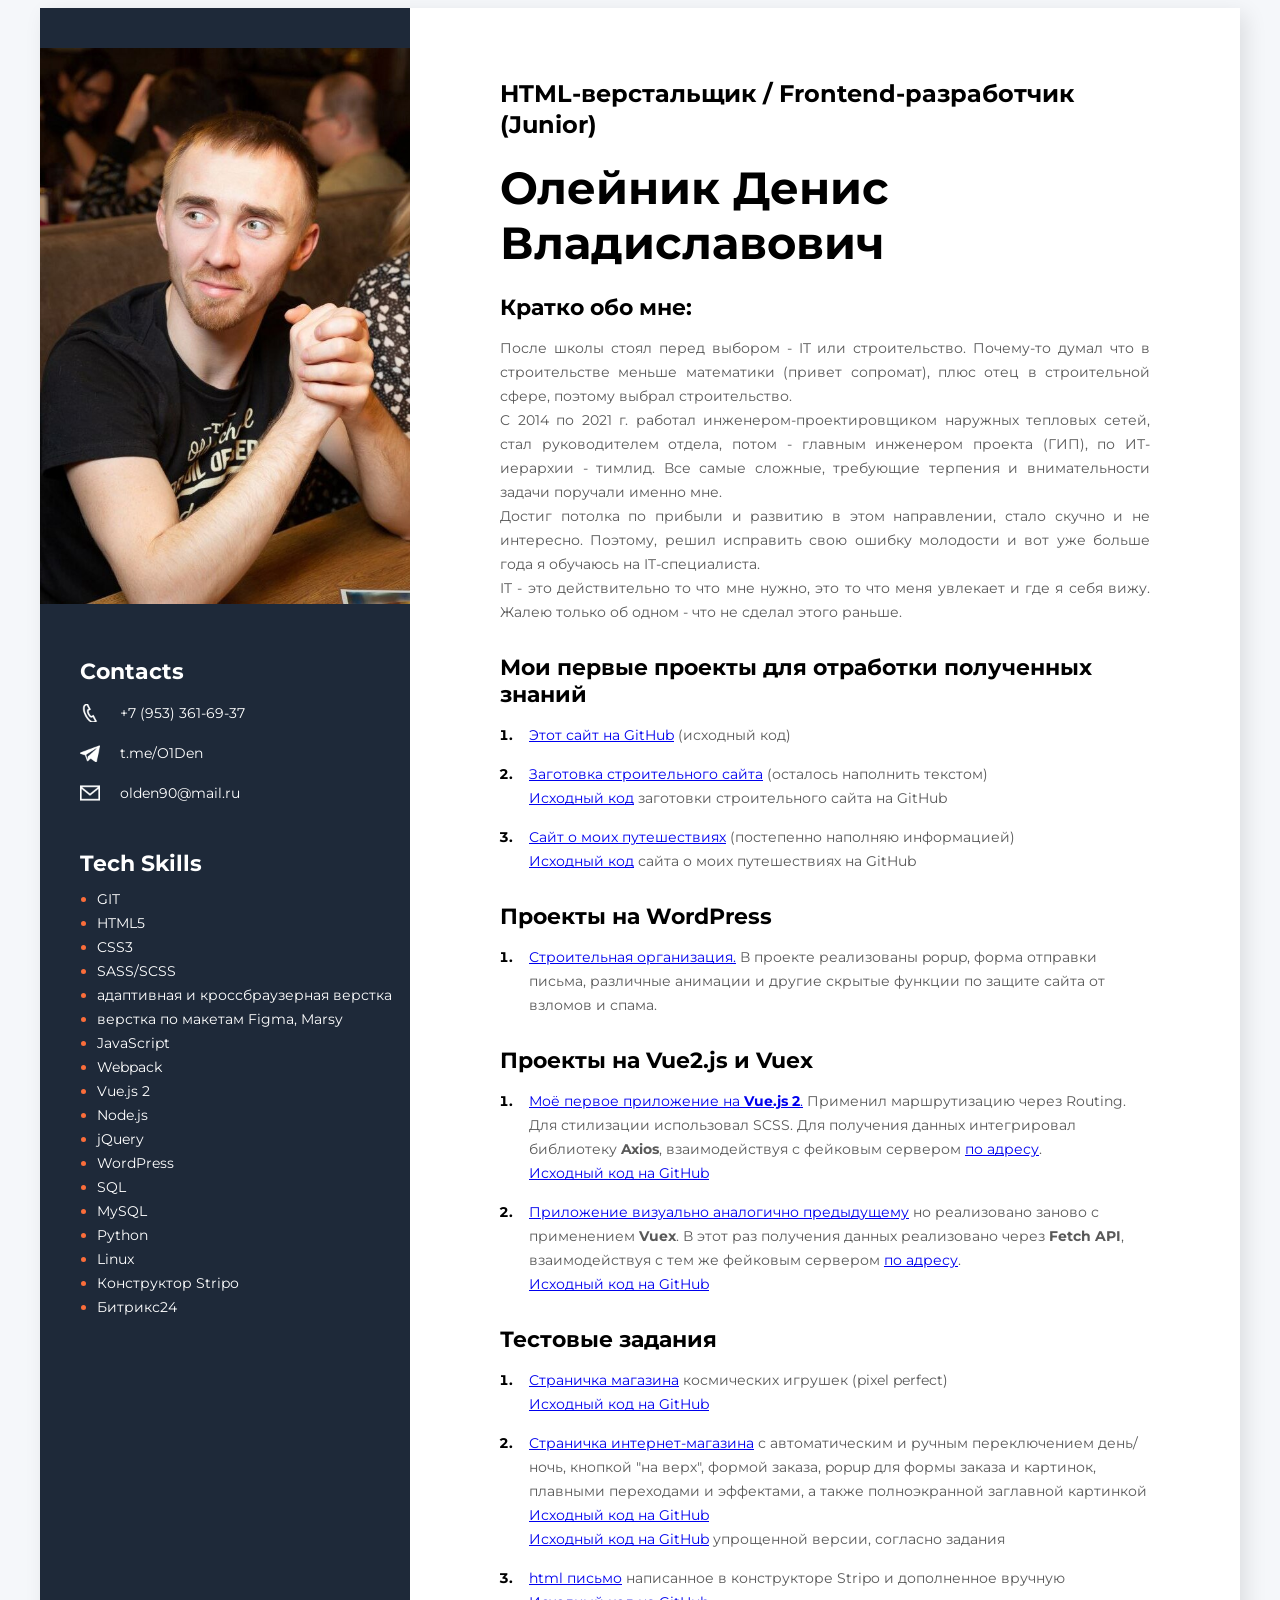
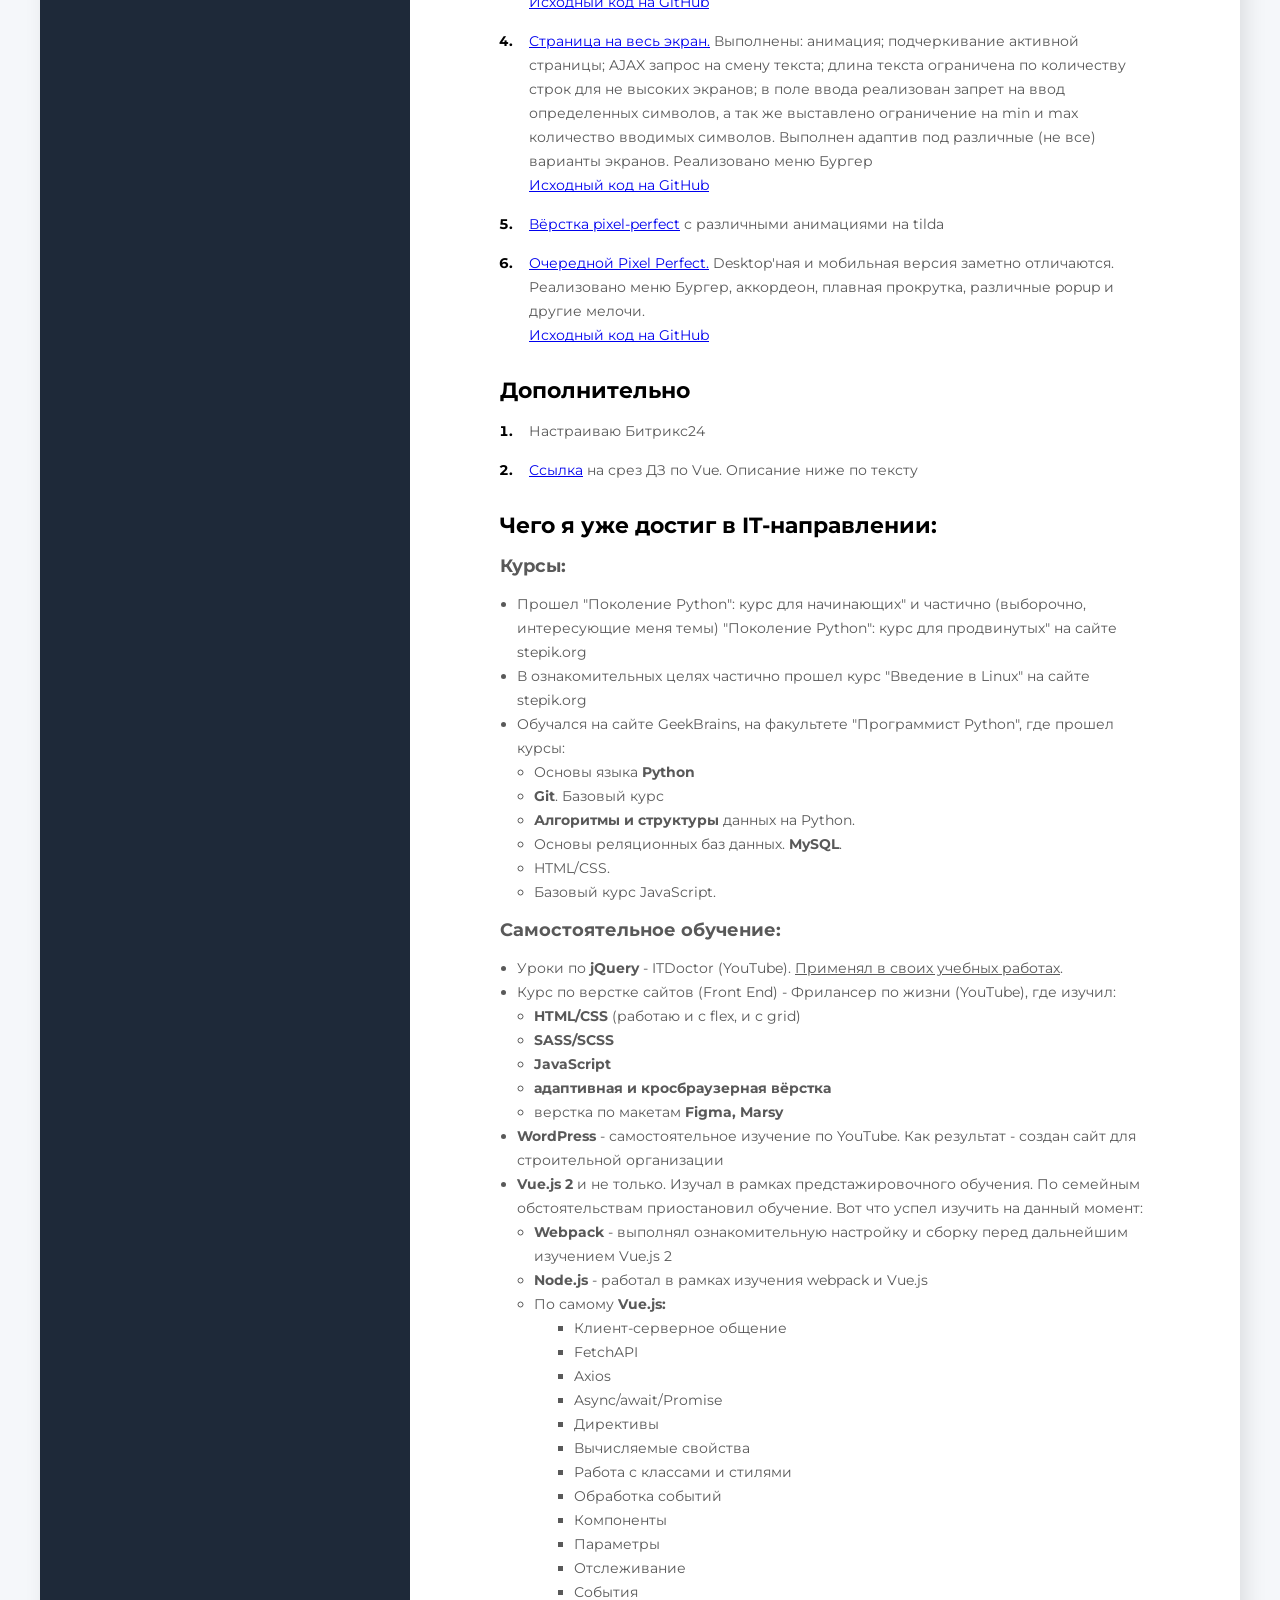
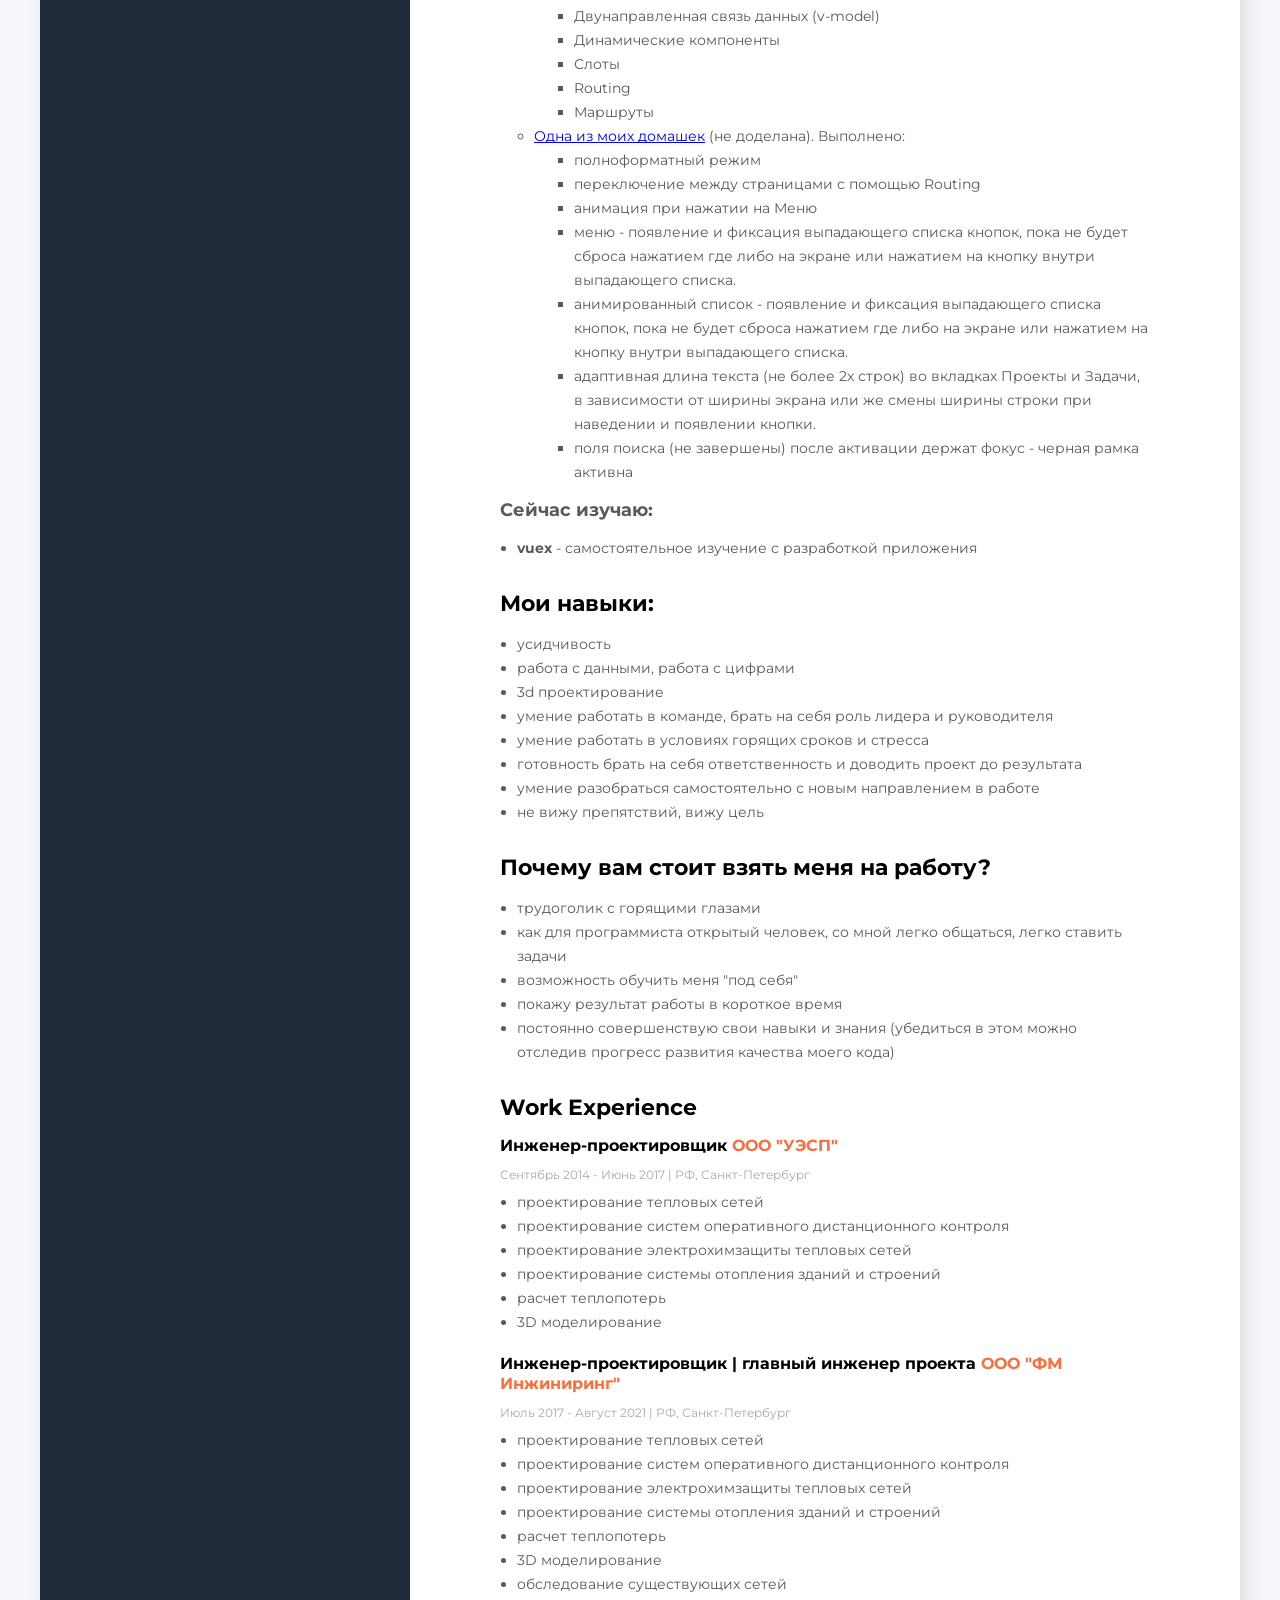
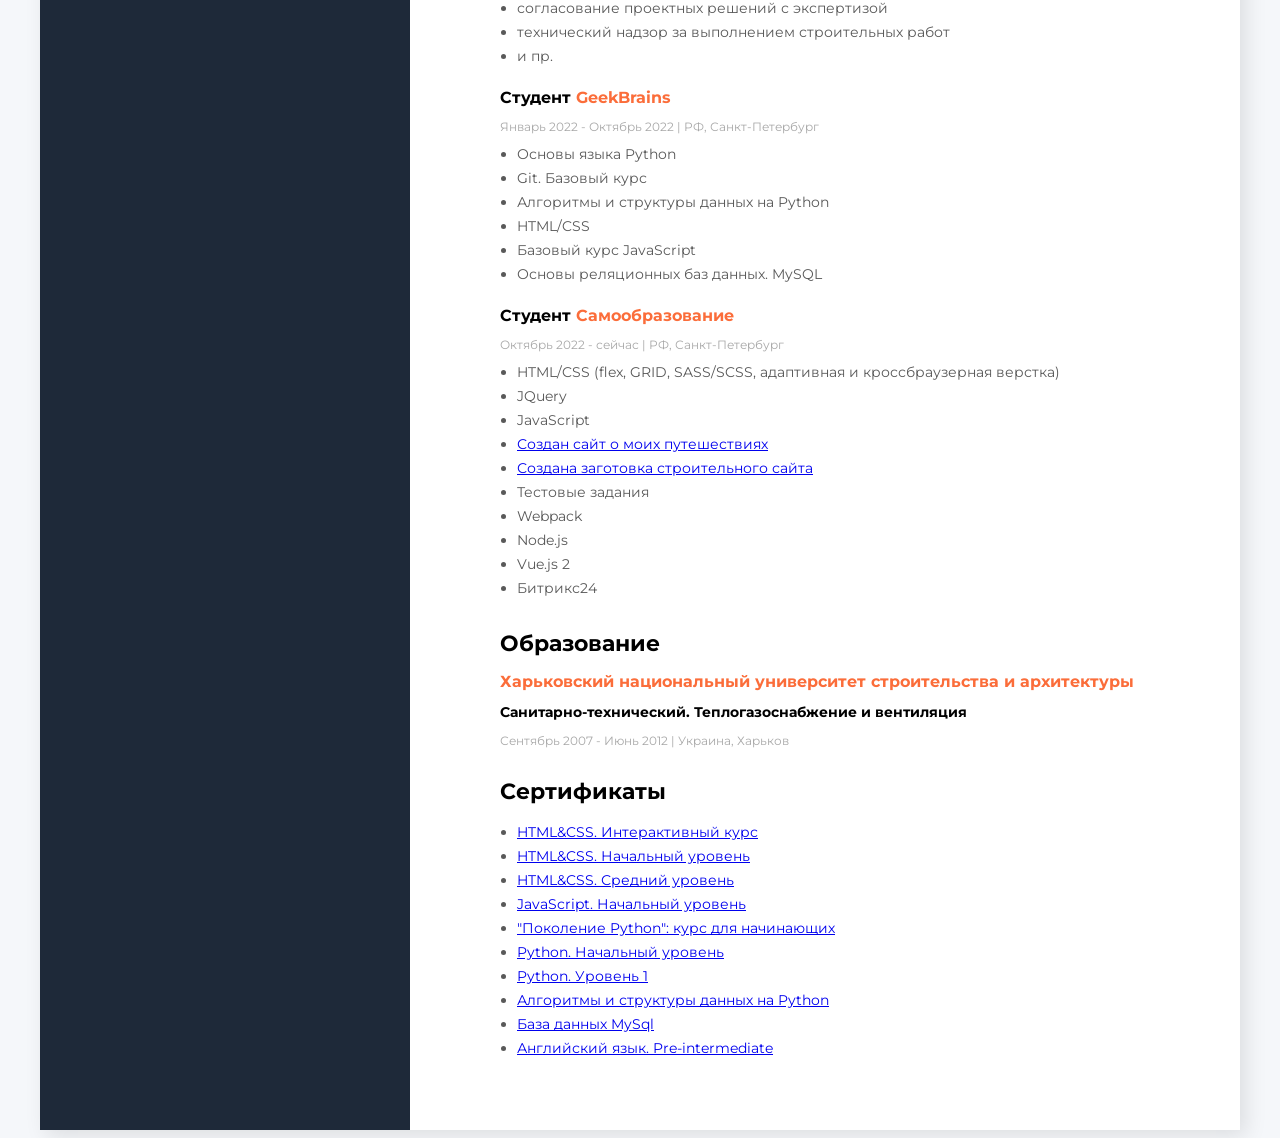
==== commit a32cfbe2: "Добавил информацию про Vuex" ====
--- a/index.html
+++ b/index.html
@@ -109,15 +109,27 @@
             </div>
 
             <div class="projects">
-                <h3 class="main-content-title">Проекты на Vue2.js</h3>
+                <h3 class="main-content-title">Проекты на Vue2.js и Vuex</h3>
                 <ol class="projects-list">
                     <li><span class="projects-text"><a href="https://olden90.github.io/first_vue_SPA/" target="_blank"
-                                class="projects-link">Моё первое приложение на Vue.js.</a> Применил маршрутизацию через
+                                class="projects-link">Моё первое приложение на <b>Vue.js 2</b>.</a> Применил
+                            маршрутизацию через
                             Routing. Для стилизации использовал SCSS. Для получения данных интегрировал библиотеку
-                            Axios, взаимодействуя с фейковым сервером <a href="https://jsonplaceholder.typicode.com/">по
+                            <b>Axios</b>, взаимодействуя с фейковым сервером <a
+                                href="https://jsonplaceholder.typicode.com/">по
                                 адресу</a>.</span>
                         <br>
                         <span class="projects-text"><a href="https://github.com/OlDen90/first_vue_SPA" target="_blank"
+                                class="projects-link">Исходный код на GitHub</a></span>
+                    </li>
+                    <li><span class="projects-text"><a href="https://olden90.github.io/first_vuex_SPA/" target="_blank"
+                                class="projects-link">Приложение визуально аналогично предыдущему</a> но реализовано
+                            заново с применением <b>Vuex</b>. В этот раз получения данных реализовано через <b>Fetch
+                                API</b>,
+                            взаимодействуя с тем же фейковым сервером <a href="https://jsonplaceholder.typicode.com/">по
+                                адресу</a>.</span>
+                        <br>
+                        <span class="projects-text"><a href="https://github.com/OlDen90/first_vuex_SPA" target="_blank"
                                 class="projects-link">Исходный код на GitHub</a></span>
                     </li>
                 </ol>
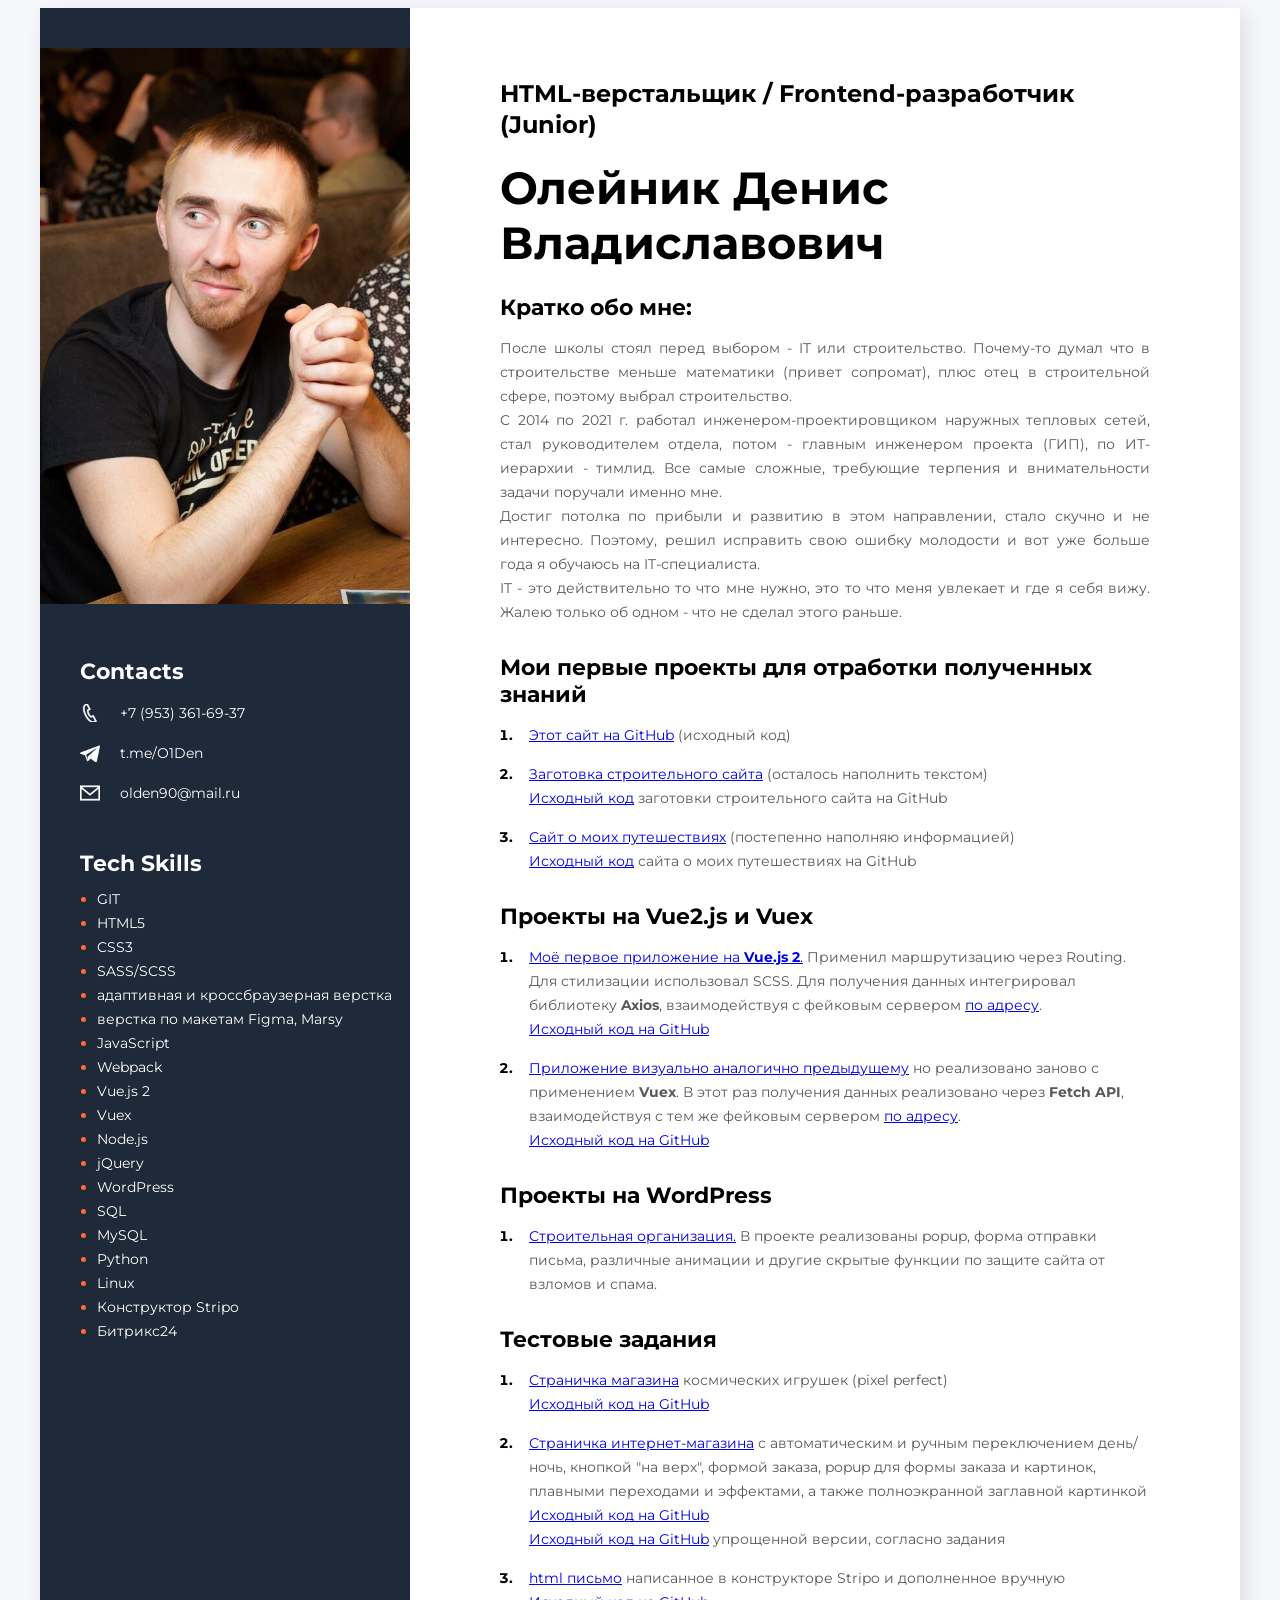
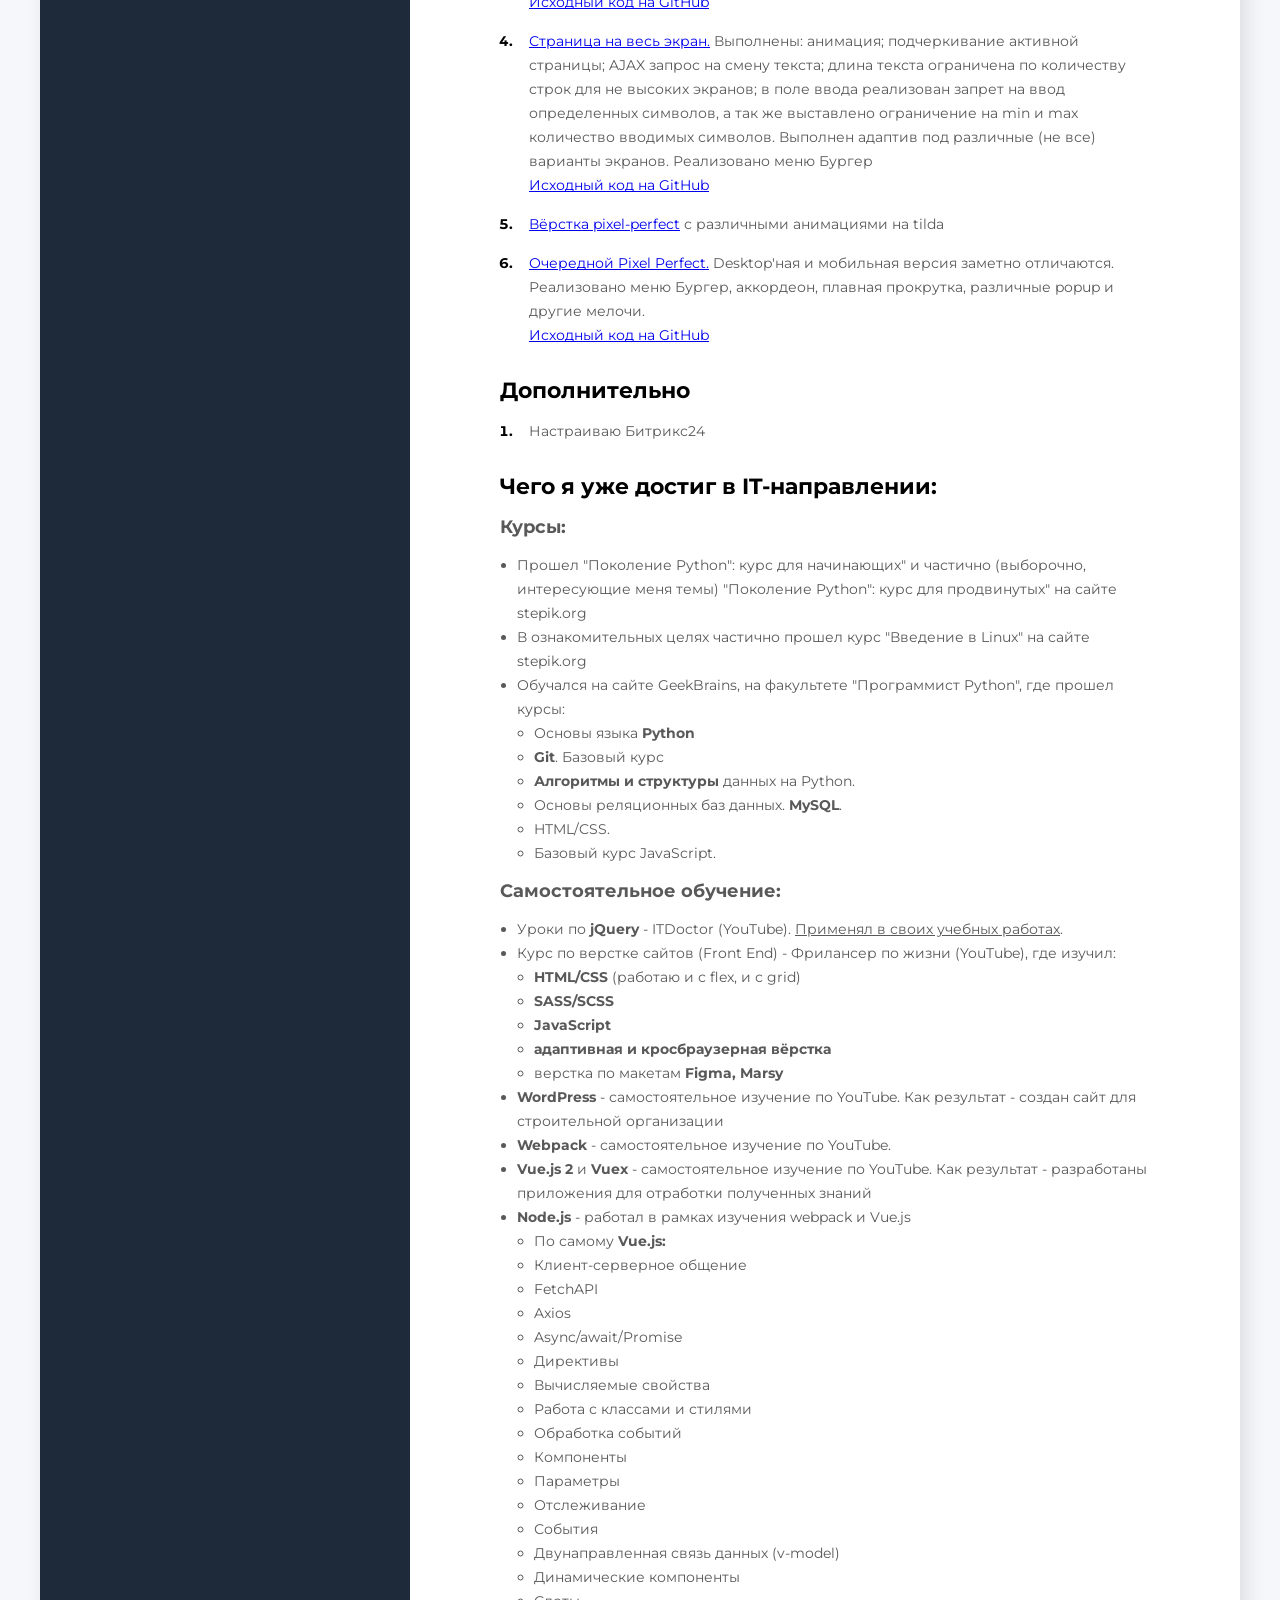
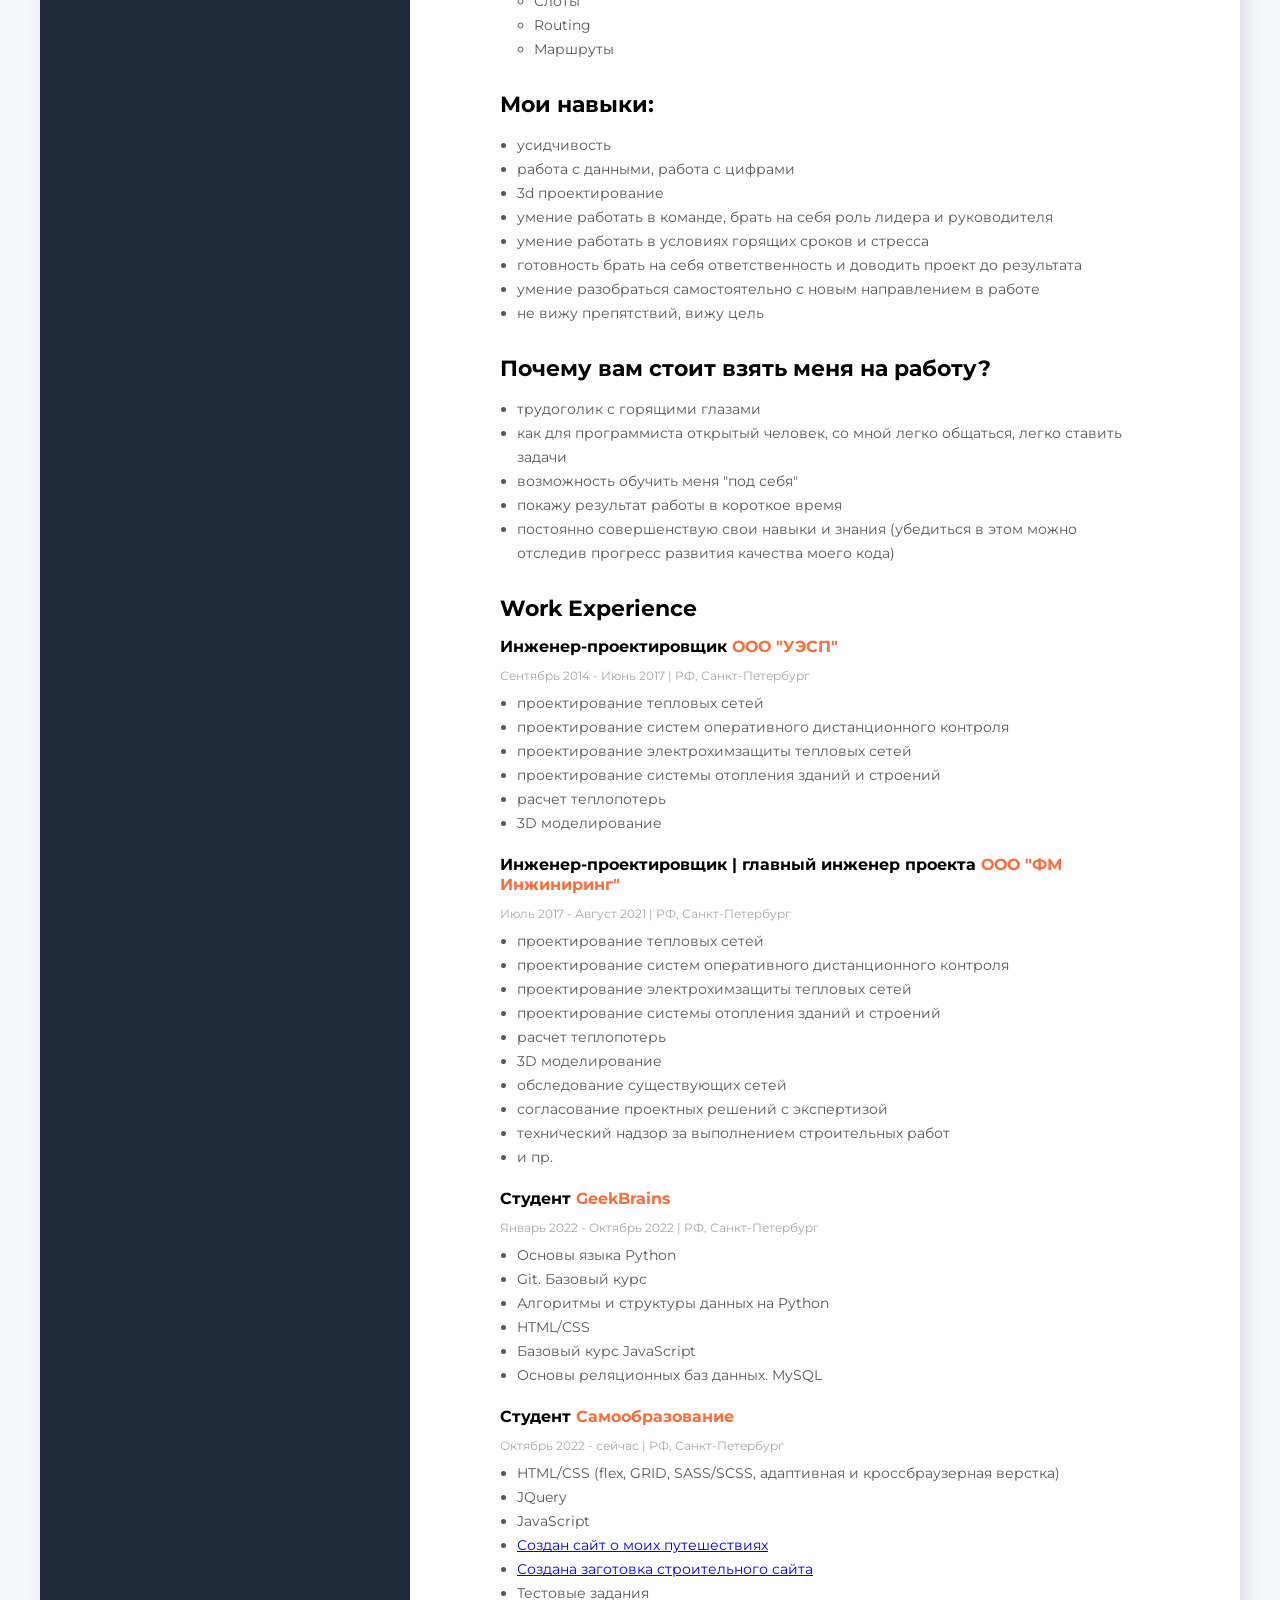
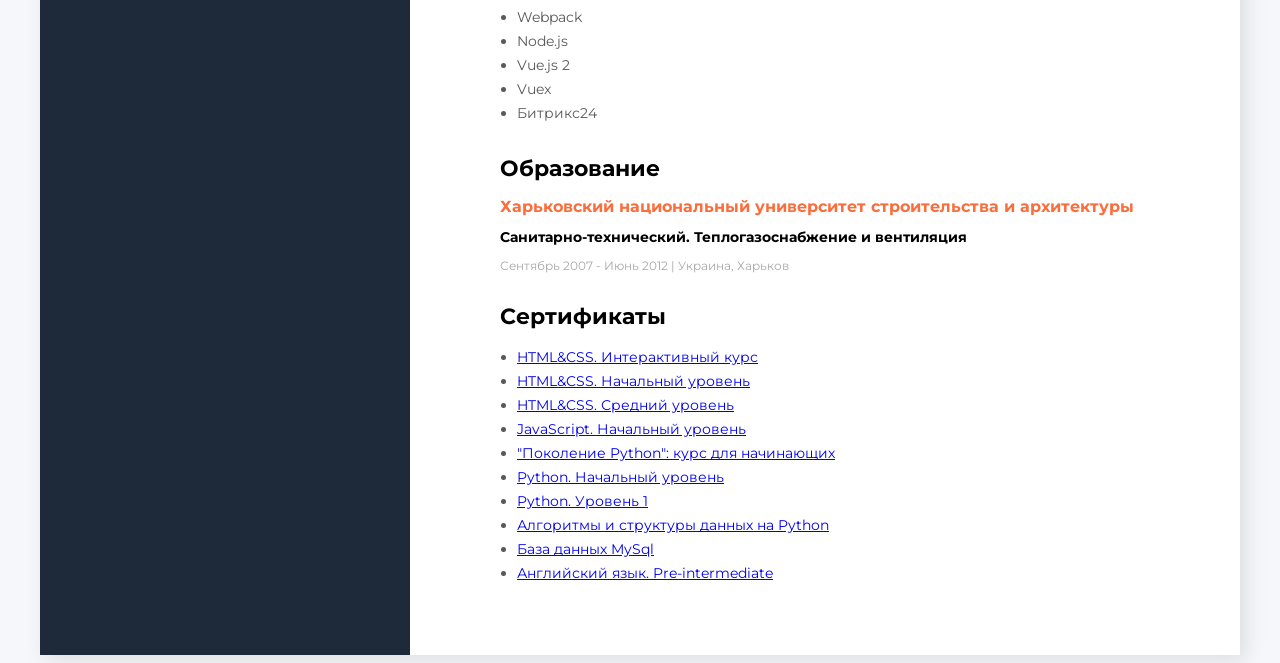
==== commit dd85e663: "обновил информацию" ====
--- a/index.html
+++ b/index.html
@@ -98,17 +98,6 @@
             </div>
 
             <div class="projects">
-                <h3 class="main-content-title">Проекты на WordPress</h3>
-                <ol class="projects-list">
-                    <li><span class="projects-text"><a href="http://olden-invest/" target="_blank"
-                                class="projects-link">Строительная организация.</a> В проекте реализованы popup, форма
-                            отправки письма, различные анимации и другие скрытые функции по защите сайта от взломов и
-                            спама.</span>
-                    </li>
-                </ol>
-            </div>
-
-            <div class="projects">
                 <h3 class="main-content-title">Проекты на Vue2.js и Vuex</h3>
                 <ol class="projects-list">
                     <li><span class="projects-text"><a href="https://olden90.github.io/first_vue_SPA/" target="_blank"
@@ -136,6 +125,17 @@
             </div>
 
             <div class="projects">
+                <h3 class="main-content-title">Проекты на WordPress</h3>
+                <ol class="projects-list">
+                    <li><span class="projects-text"><a href="http://olden-invest/" target="_blank"
+                                class="projects-link">Строительная организация.</a> В проекте реализованы popup, форма
+                            отправки письма, различные анимации и другие скрытые функции по защите сайта от взломов и
+                            спама.</span>
+                    </li>
+                </ol>
+            </div>
+
+            <div class="projects">
                 <h3 class="main-content-title">Тестовые задания</h3>
                 <ol class="projects-list">
                     <li><span class="projects-text"><a href="https://olden90.github.io/space_shop" target="_blank"
@@ -195,8 +195,6 @@
                 <h3 class="main-content-title">Дополнительно</h3>
                 <ol class="projects-list">
                     <li><span class="projects-text">Настраиваю Битрикс24</span></li>
-                    <li><span class="projects-text"><a href="https://github.com/OlDen90/DD/tree/dz_5/"
-                                target="_blank">Ссылка</a> на срез ДЗ по Vue. Описание ниже по тексту</span></li>
                 </ol>
             </div>
 
@@ -211,39 +209,40 @@
                     <li>В ознакомительных целях частично прошел курс "Введение в Linux" на сайте stepik.org</li>
                     <li>Обучался на сайте GeekBrains, на факультете "Программист Python",
                         где прошел курсы:</li>
-                    <ul class="experience-list">
-                        <li>Основы языка <strong>Python</strong></li>
-                        <li><strong>Git</strong>. Базовый курс</li>
-                        <li><strong>Алгоритмы и структуры</strong> данных на Python.</li>
-                        <li>Основы реляционных баз данных. <strong>MySQL</strong>.</li>
-                        <li>HTML/CSS.</li>
-                        <li>Базовый курс JavaScript.</li>
-                    </ul>
+                    <li class="no-bullet">
+                        <ul class="experience-list">
+                            <li>Основы языка <strong>Python</strong></li>
+                            <li><strong>Git</strong>. Базовый курс</li>
+                            <li><strong>Алгоритмы и структуры</strong> данных на Python.</li>
+                            <li>Основы реляционных баз данных. <strong>MySQL</strong>.</li>
+                            <li>HTML/CSS.</li>
+                            <li>Базовый курс JavaScript.</li>
+                        </ul>
+                    </li>
                 </ul>
                 <p class="about-user-text thick-text">Самостоятельное обучение:</p>
                 <ul class="experience-list">
                     <li>Уроки по <strong>jQuery</strong> - ITDoctor (YouTube). <u>Применял в своих учебных работах</u>.
                     </li>
                     <li>Курс по верстке сайтов (Front End) - Фрилансер по жизни (YouTube), где изучил:</li>
-                    <ul class="experience-list">
-                        <li><strong>HTML/CSS</strong> (работаю и с flex, и с grid)</li>
-                        <li><strong>SASS/SCSS</strong></li>
-                        <li><strong>JavaScript</strong></li>
-                        <li><strong>адаптивная и кросбраузерная вёрстка</strong></li>
-                        <li>верстка по макетам <strong>Figma, Marsy</strong></li>
-                    </ul>
+                    <li class="no-bullet">
+                        <ul class="experience-list">
+                            <li><strong>HTML/CSS</strong> (работаю и с flex, и с grid)</li>
+                            <li><strong>SASS/SCSS</strong></li>
+                            <li><strong>JavaScript</strong></li>
+                            <li><strong>адаптивная и кросбраузерная вёрстка</strong></li>
+                            <li>верстка по макетам <strong>Figma, Marsy</strong></li>
+                        </ul>
+                    </li>
                     <li><strong>WordPress</strong> - самостоятельное изучение по YouTube. Как результат - создан сайт
                         для строительной организации</li>
-                    <li><strong>Vue.js 2</strong> и не только. Изучал в рамках предстажировочного обучения. По семейным
-                        обстоятельствам
-                        приостановил
-                        обучение. Вот что успел изучить на данный момент:</li>
-                    <ul class="experience-list">
-                        <li><strong>Webpack</strong> - выполнял ознакомительную настройку и сборку перед дальнейшим
-                            изучением Vue.js 2</li>
-                        <li><strong>Node.js</strong> - работал в рамках изучения webpack и Vue.js</li>
-                        <li>По самому <strong>Vue.js:</strong></li>
-                        <ul>
+                    <li><strong>Webpack</strong> - самостоятельное изучение по YouTube.</li>
+                    <li><strong>Vue.js 2</strong> и <strong>Vuex</strong> - самостоятельное изучение по YouTube. Как
+                        результат - разработаны приложения для отработки полученных знаний</li>
+                    <li><strong>Node.js</strong> - работал в рамках изучения webpack и Vue.js</li>
+                    <li class="no-bullet">
+                        <ul class="experience-list">
+                            <li>По самому <strong>Vue.js:</strong></li>
                             <li>Клиент-серверное общение</li>
                             <li>FetchAPI</li>
                             <li>Axios</li>
@@ -262,28 +261,12 @@
                             <li>Routing</li>
                             <li>Маршруты</li>
                         </ul>
-                        <li><a href="https://github.com/OlDen90/DD/tree/dz_5/" target="_blank">Одна из моих
-                                домашек</a> (не доделана). Выполнено:</li>
-                        <ul>
-                            <li>полноформатный режим</li>
-                            <li>переключение между страницами с помощью Routing</li>
-                            <li>анимация при нажатии на Меню</li>
-                            <li>меню - появление и фиксация выпадающего списка кнопок, пока не будет
-                                сброса нажатием где либо на экране или нажатием на кнопку внутри выпадающего списка.
-                            </li>
-                            <li>анимированный список - появление и фиксация выпадающего списка кнопок, пока не будет
-                                сброса нажатием где либо на экране или нажатием на кнопку внутри выпадающего списка.
-                            </li>
-                            <li>адаптивная длина текста (не более 2х строк) во вкладках Проекты и Задачи, в зависимости
-                                от ширины экрана или же смены ширины строки при наведении и появлении кнопки.</li>
-                            <li>поля поиска (не завершены) после активации держат фокус - черная рамка активна</li>
-                        </ul>
-                    </ul>
+                    </li>
                 </ul>
-                <p class="about-user-text thick-text">Сейчас изучаю:</p>
+                <!-- <p class="about-user-text thick-text">Сейчас изучаю:</p>
                 <ul class="experience-list">
                     <li><strong>vuex</strong> - самостоятельное изучение c разработкой приложения</li>
-                </ul>
+                </ul> -->
                 <!-- <p class="about-user-text thick-text">Cледующие шаги которые сделаю:</p>
                 <ul class="experience-list">
                     <li><strong>React</strong> - самостоятельное изучение по YouTube</li>
@@ -401,6 +384,7 @@
                         <li>Webpack</li>
                         <li>Node.js</li>
                         <li>Vue.js 2</li>
+                        <li>Vuex</li>
                         <li>Битрикс24</li>
                     </ul>
                 </div>
@@ -482,6 +466,7 @@
                         <li><span class="tech-skills-text">JavaScript</span></li>
                         <li><span class="tech-skills-text">Webpack</span></li>
                         <li><span class="tech-skills-text">Vue.js 2</span></li>
+                        <li><span class="tech-skills-text">Vuex</span></li>
                         <li><span class="tech-skills-text">Node.js</span></li>
                         <li><span class="tech-skills-text">jQuery</span></li>
                         <li><span class="tech-skills-text">WordPress</span></li>
--- a/styles/styles.css
+++ b/styles/styles.css
@@ -104,6 +104,10 @@
     line-height: 24px;
     color: #595959;
     padding: 0px 0px 0px 17px;
+}
+
+.no-bullet {
+    list-style-type: none;
 }
 
 .thick-text {
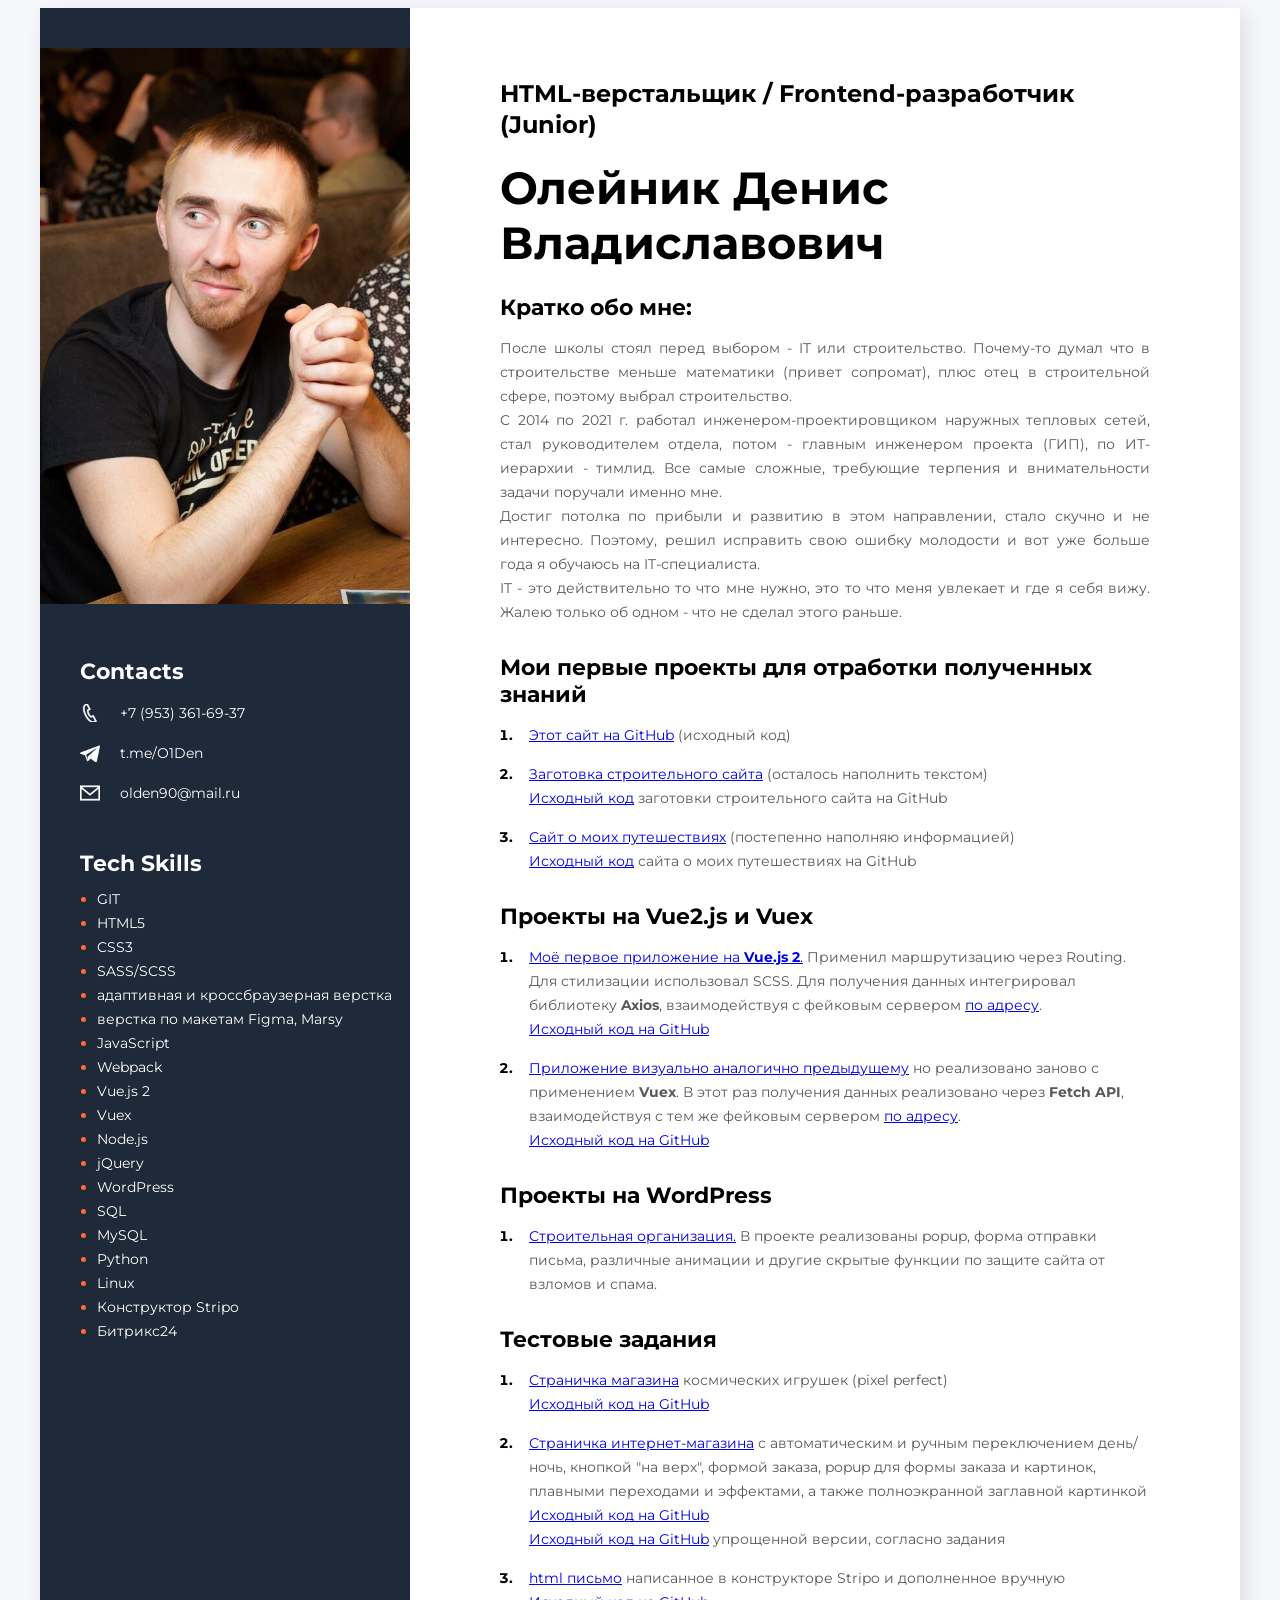
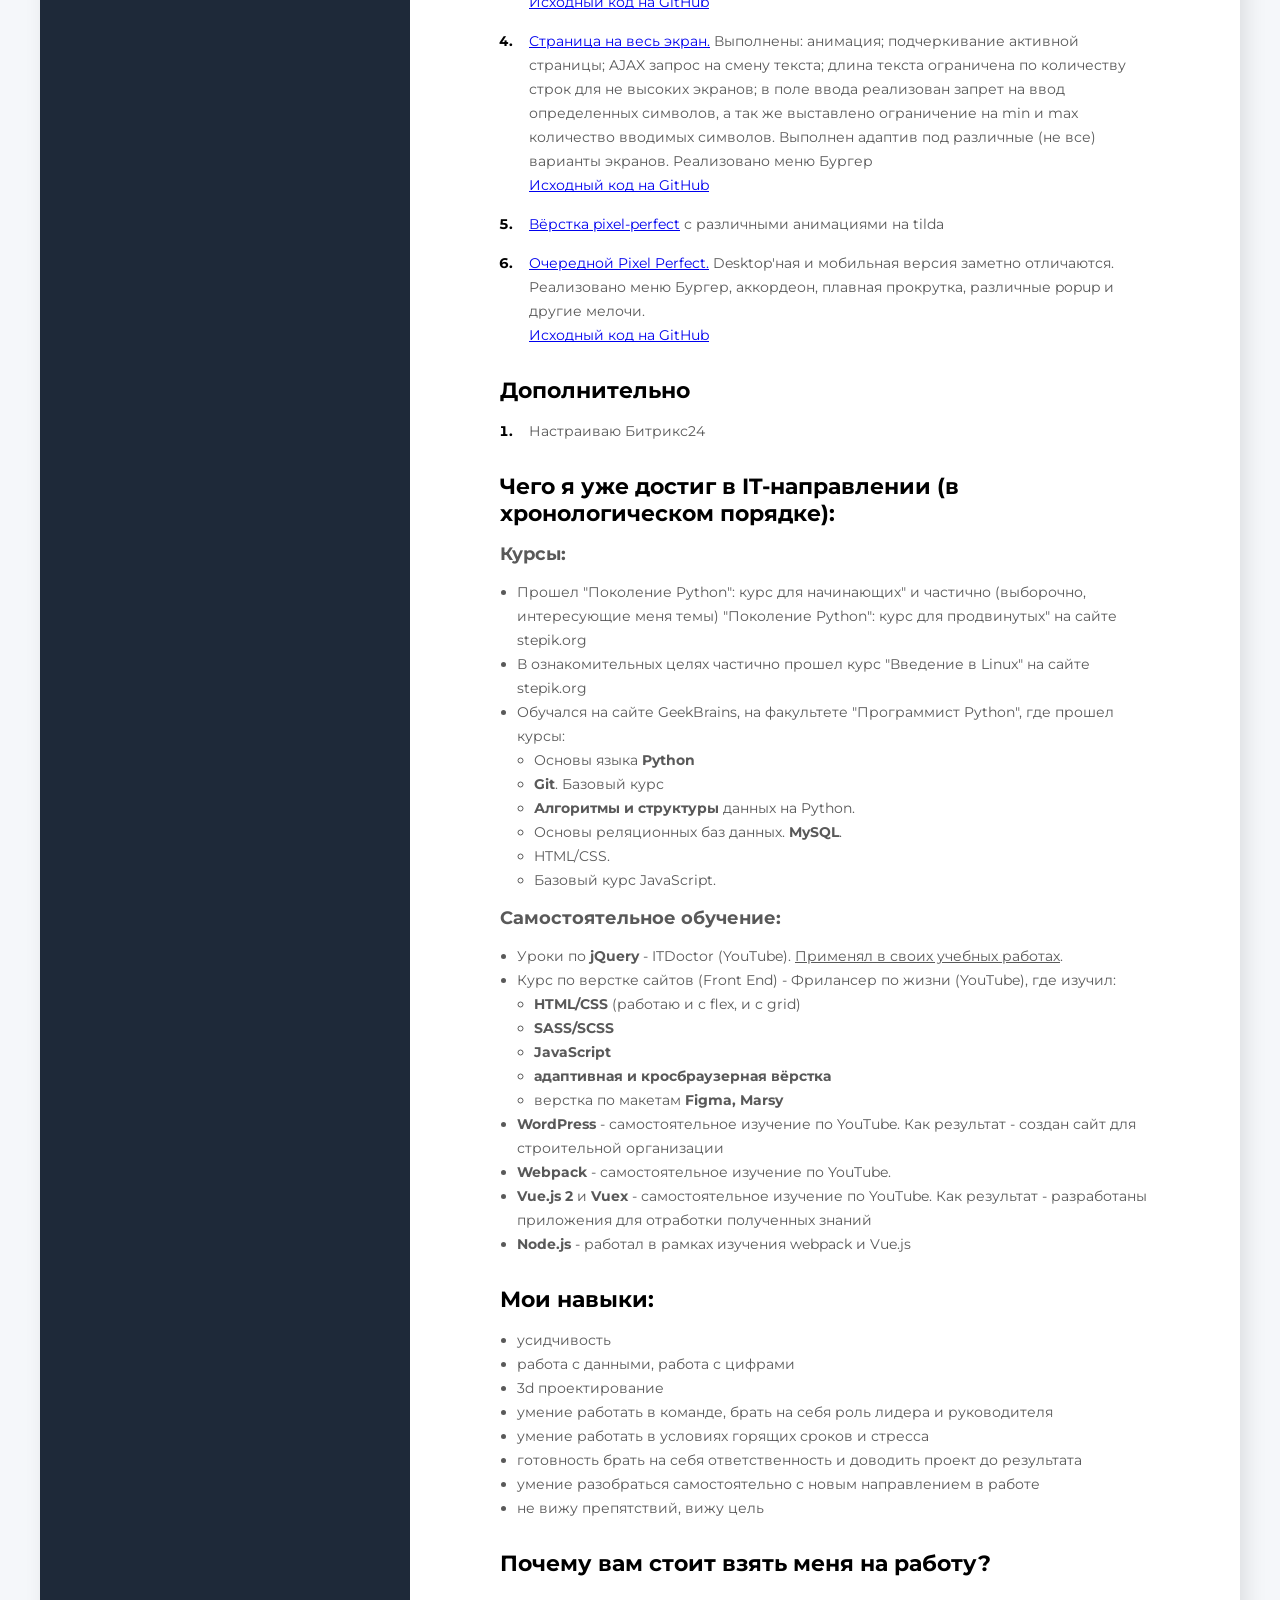
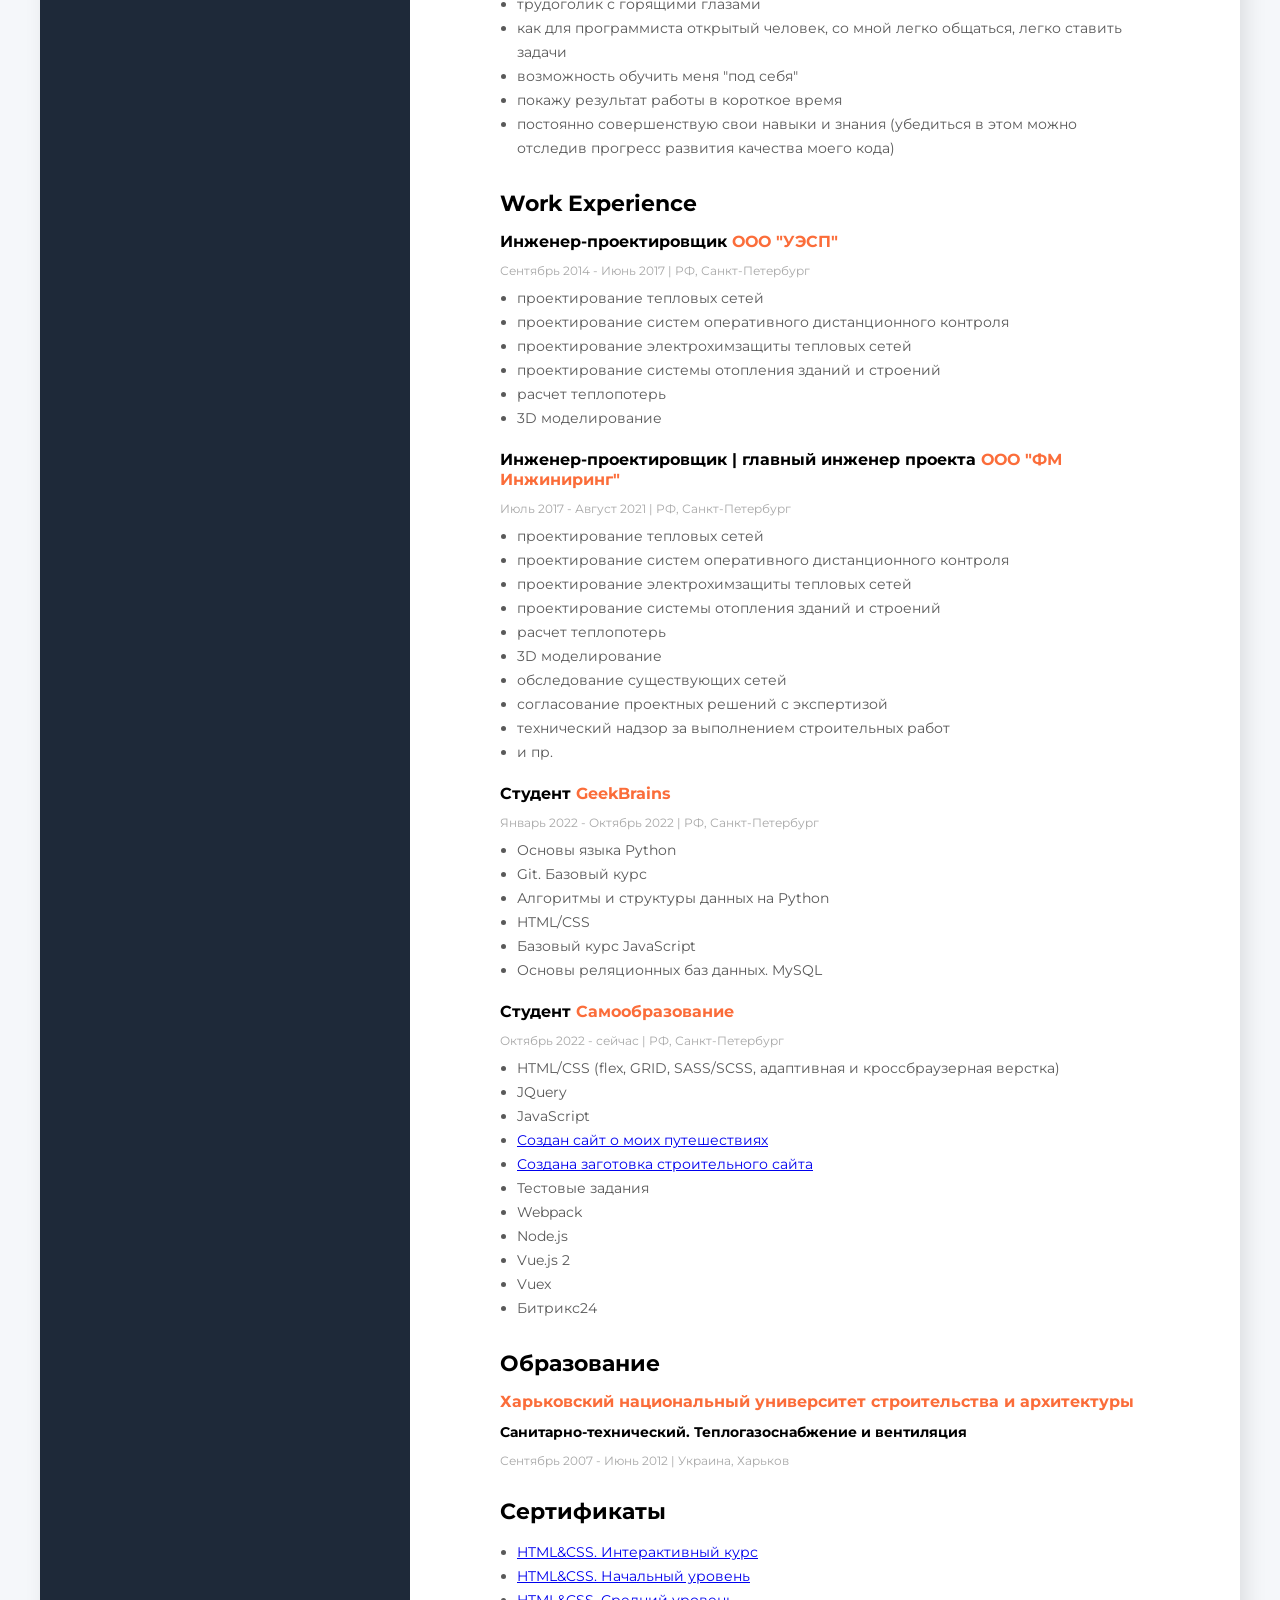
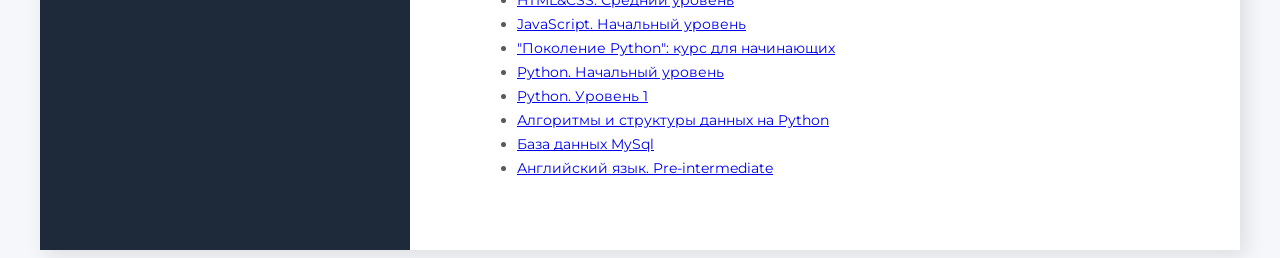
==== commit 84ab1f1f: "обновление информации" ====
--- a/index.html
+++ b/index.html
@@ -200,7 +200,7 @@
 
             <!-- experience -->
             <div class="experience">
-                <h3 class="main-content-title">Чего я уже достиг в IT-направлении:</h3>
+                <h3 class="main-content-title">Чего я уже достиг в IT-направлении (в хронологическом порядке):</h3>
                 <!-- <p class="about-user-text">Чего я уже достиг в IT-направлении:</p> -->
                 <p class="about-user-text thick-text">Курсы:</p>
                 <ul class="experience-list">
@@ -240,9 +240,9 @@
                     <li><strong>Vue.js 2</strong> и <strong>Vuex</strong> - самостоятельное изучение по YouTube. Как
                         результат - разработаны приложения для отработки полученных знаний</li>
                     <li><strong>Node.js</strong> - работал в рамках изучения webpack и Vue.js</li>
+                    <!-- <li class="no-bullet">По самому <strong>Vue.js:</strong></li>
                     <li class="no-bullet">
                         <ul class="experience-list">
-                            <li>По самому <strong>Vue.js:</strong></li>
                             <li>Клиент-серверное общение</li>
                             <li>FetchAPI</li>
                             <li>Axios</li>
@@ -261,7 +261,7 @@
                             <li>Routing</li>
                             <li>Маршруты</li>
                         </ul>
-                    </li>
+                    </li> -->
                 </ul>
                 <!-- <p class="about-user-text thick-text">Сейчас изучаю:</p>
                 <ul class="experience-list">
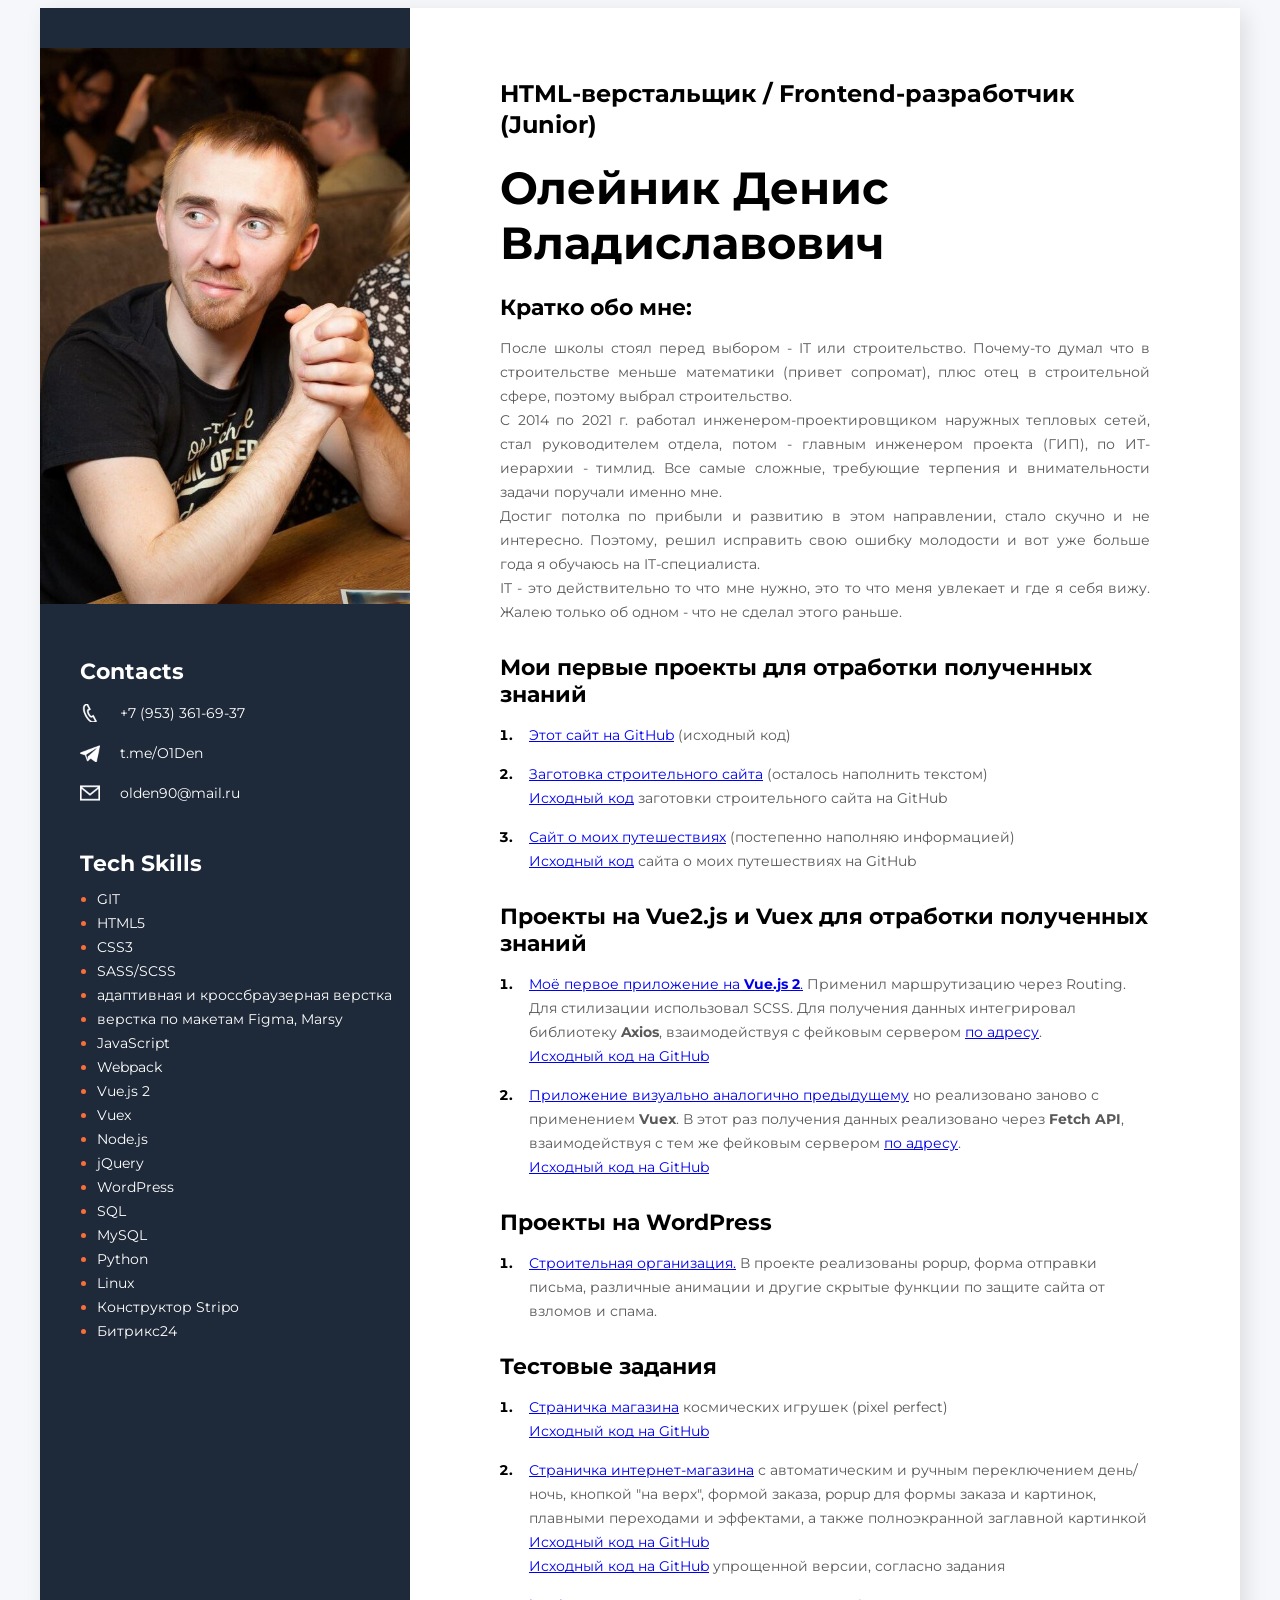
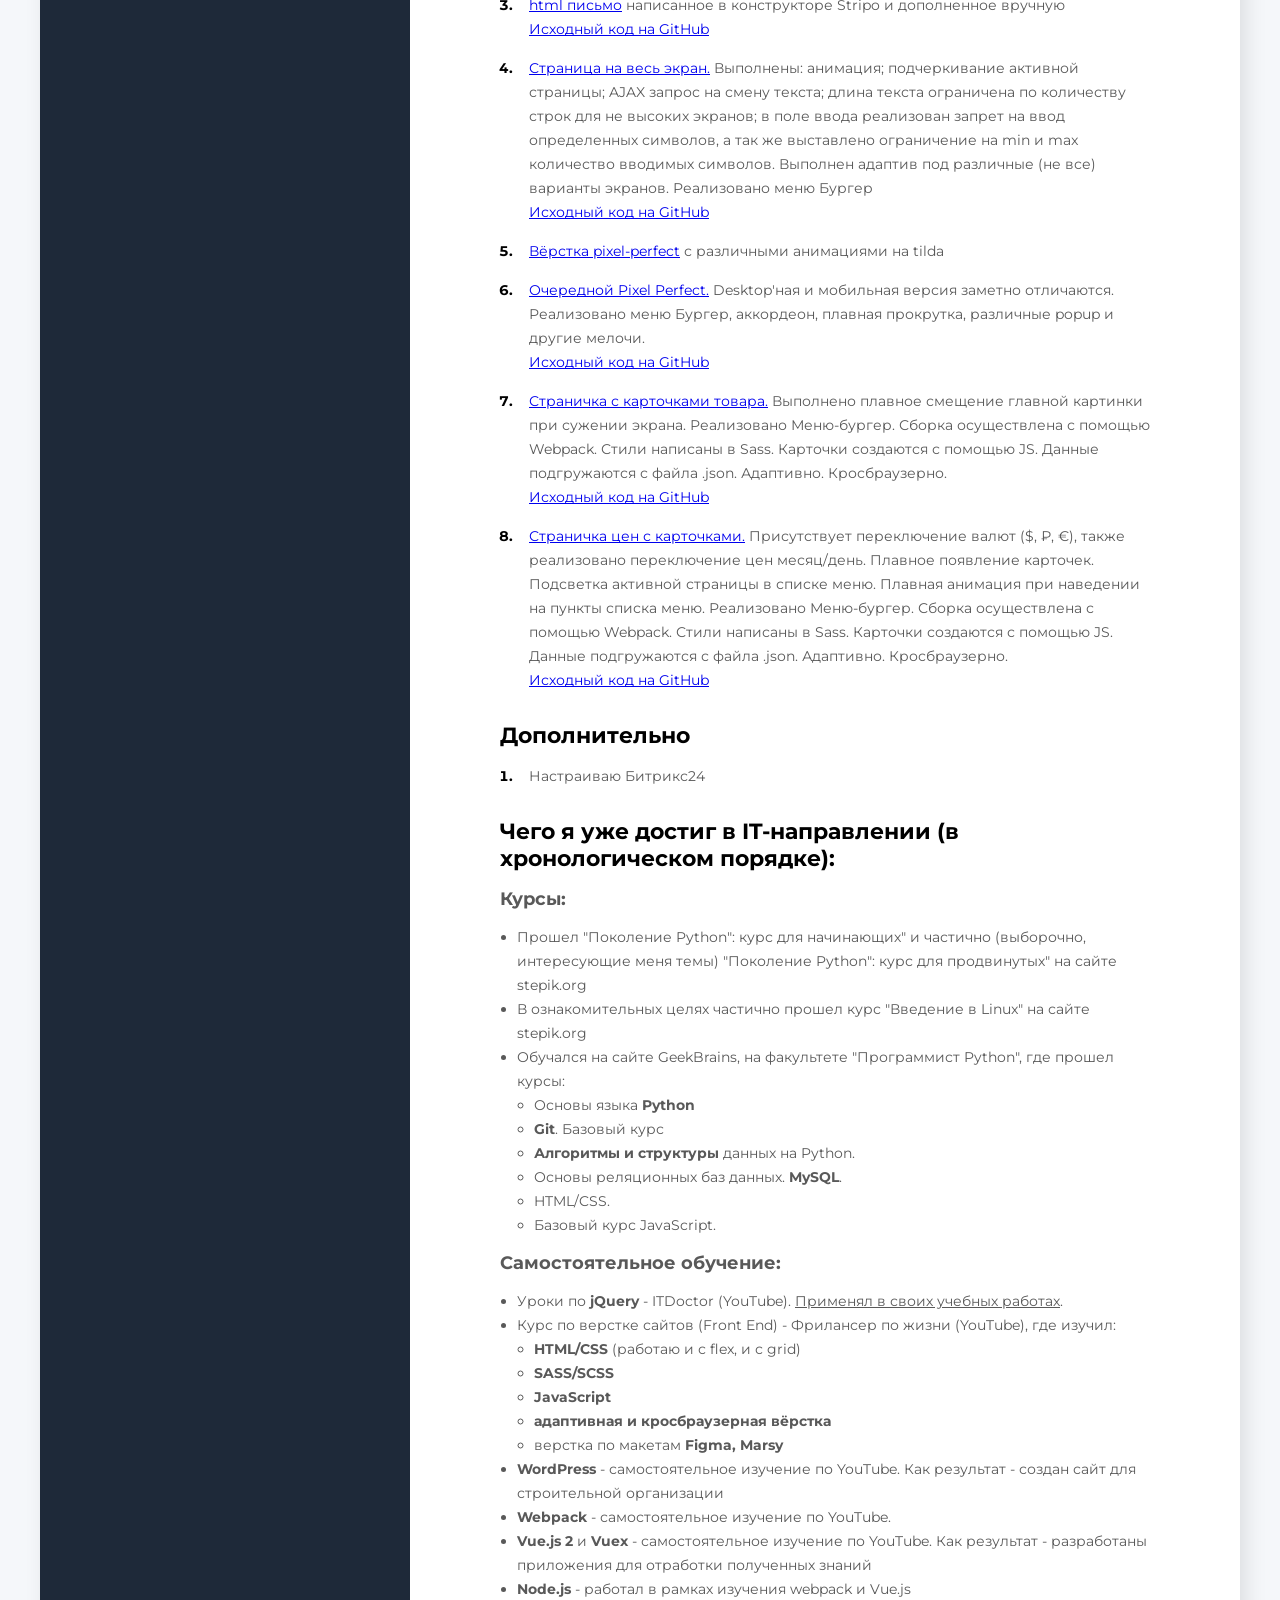
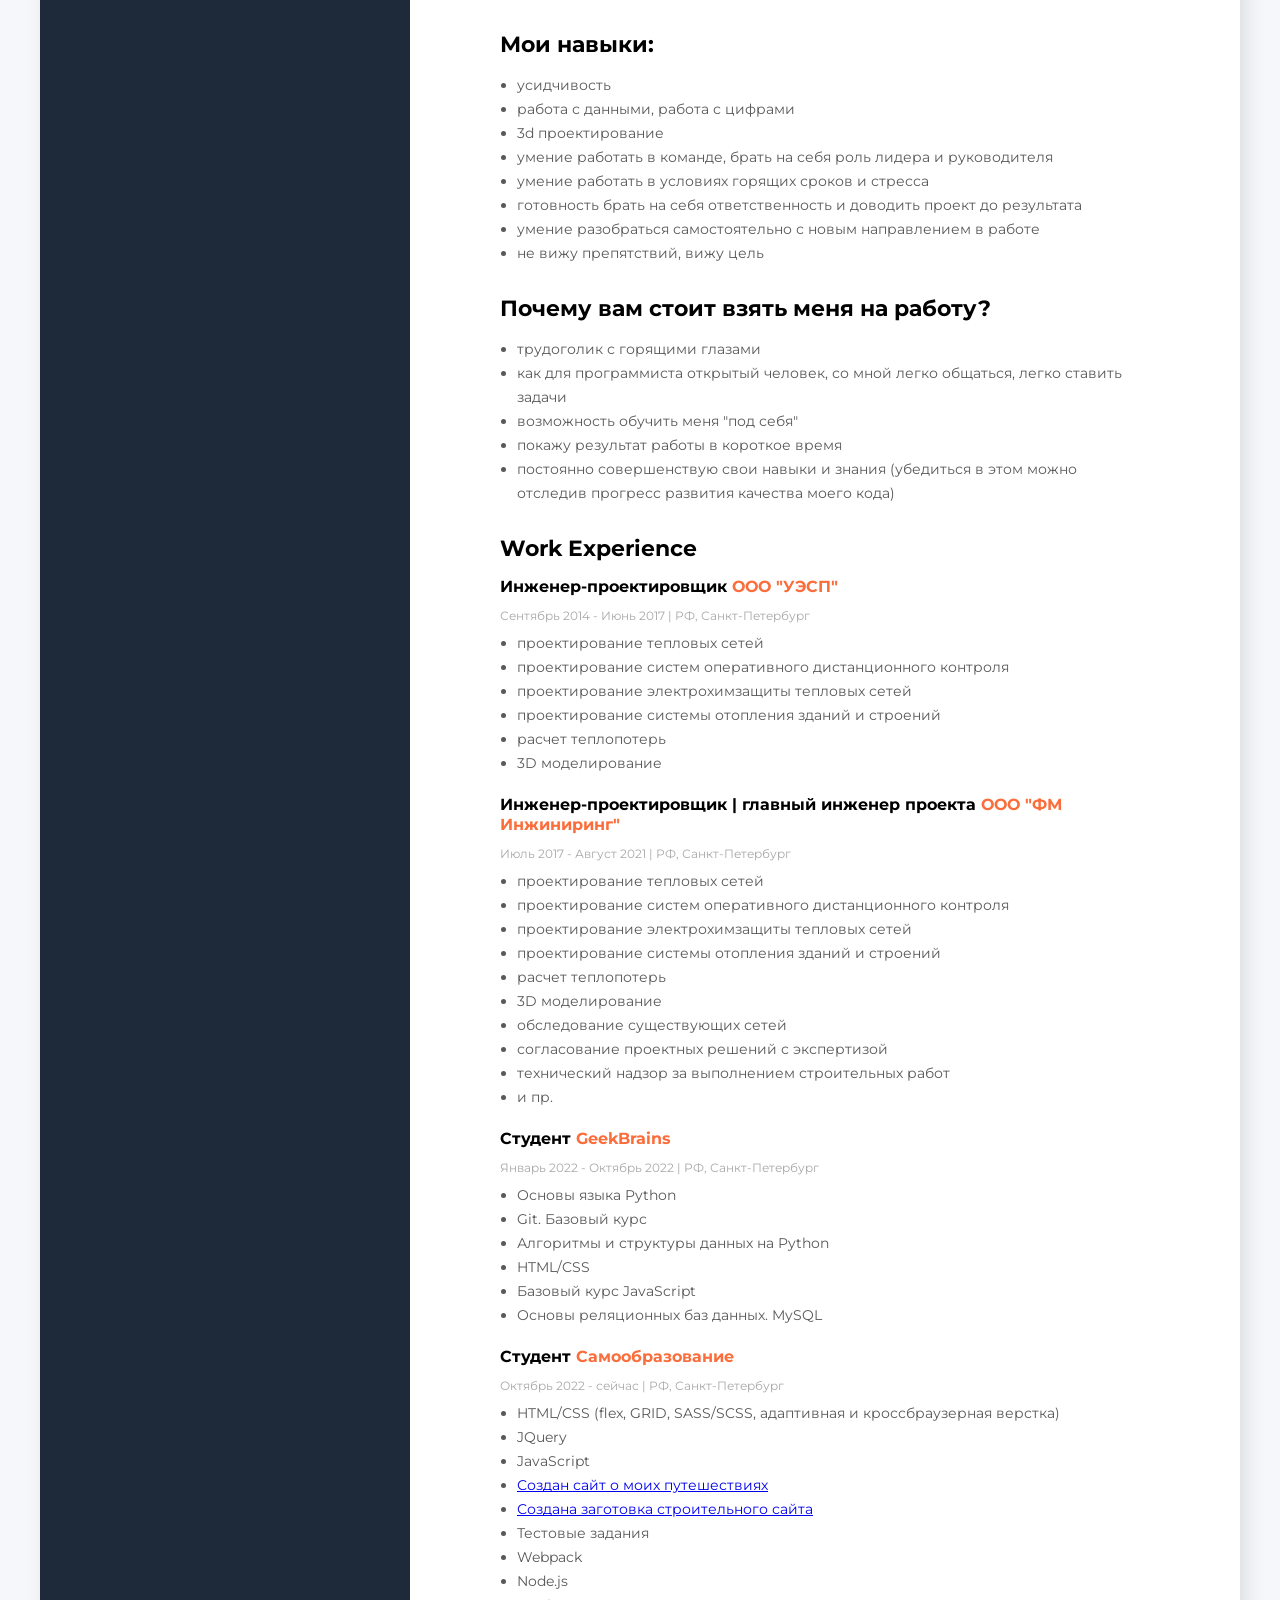
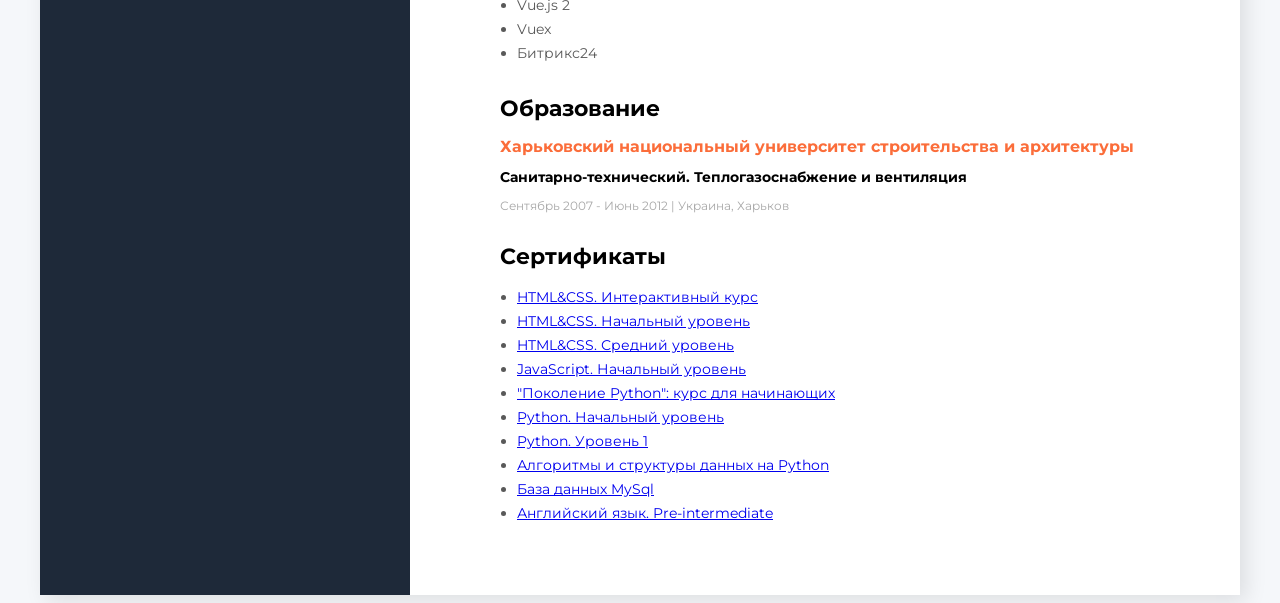
==== commit 822768e3: "добавлены новые тестовые задания" ====
--- a/index.html
+++ b/index.html
@@ -98,7 +98,7 @@
             </div>
 
             <div class="projects">
-                <h3 class="main-content-title">Проекты на Vue2.js и Vuex</h3>
+                <h3 class="main-content-title">Проекты на Vue2.js и Vuex для отработки полученных знаний</h3>
                 <ol class="projects-list">
                     <li><span class="projects-text"><a href="https://olden90.github.io/first_vue_SPA/" target="_blank"
                                 class="projects-link">Моё первое приложение на <b>Vue.js 2</b>.</a> Применил
@@ -188,6 +188,30 @@
                         <span class="projects-text"><a href="https://github.com/OlDen90/pdd" target="_blank"
                                 class="projects-link">Исходный код на GitHub</a></span>
                     </li>
+
+                    <li><span class="projects-text"><a href="https://olden90.github.io/sever_svjz/" target="_blank"
+                                class="projects-link">Страничка с карточками товара.</a> Выполнено плавное смещение
+                            главной картинки при сужении экрана. Реализовано Меню-бургер. Сборка осуществлена
+                            с помощью Webpack. Стили написаны в Sass. Карточки создаются с помощью JS. Данные
+                            подгружаются с файла .json. Адаптивно. Кросбраузерно.</span>
+                        <br>
+                        <span class="projects-text"><a href="https://github.com/OlDen90/sever_svjz" target="_blank"
+                                class="projects-link">Исходный код на GitHub</a></span>
+                    </li>
+
+                    <li><span class="projects-text"><a href="https://olden90.github.io/for_Evgeniy/" target="_blank"
+                                class="projects-link">Страничка цен с карточками.</a> Присутствует переключение валют
+                            ($, ₽, €), также реализовано переключение цен месяц/день. Плавное появление карточек.
+                            Подсветка
+                            активной страницы в списке меню. Плавная анимация при наведении на пункты списка меню.
+                            Реализовано Меню-бургер. Сборка осуществлена
+                            с помощью Webpack. Стили написаны в Sass. Карточки создаются с помощью JS. Данные
+                            подгружаются с файла .json. Адаптивно. Кросбраузерно.</span>
+                        <br>
+                        <span class="projects-text"><a href="https://github.com/OlDen90/for_Evgeniy" target="_blank"
+                                class="projects-link">Исходный код на GitHub</a></span>
+                    </li>
+
                 </ol>
             </div>
 
